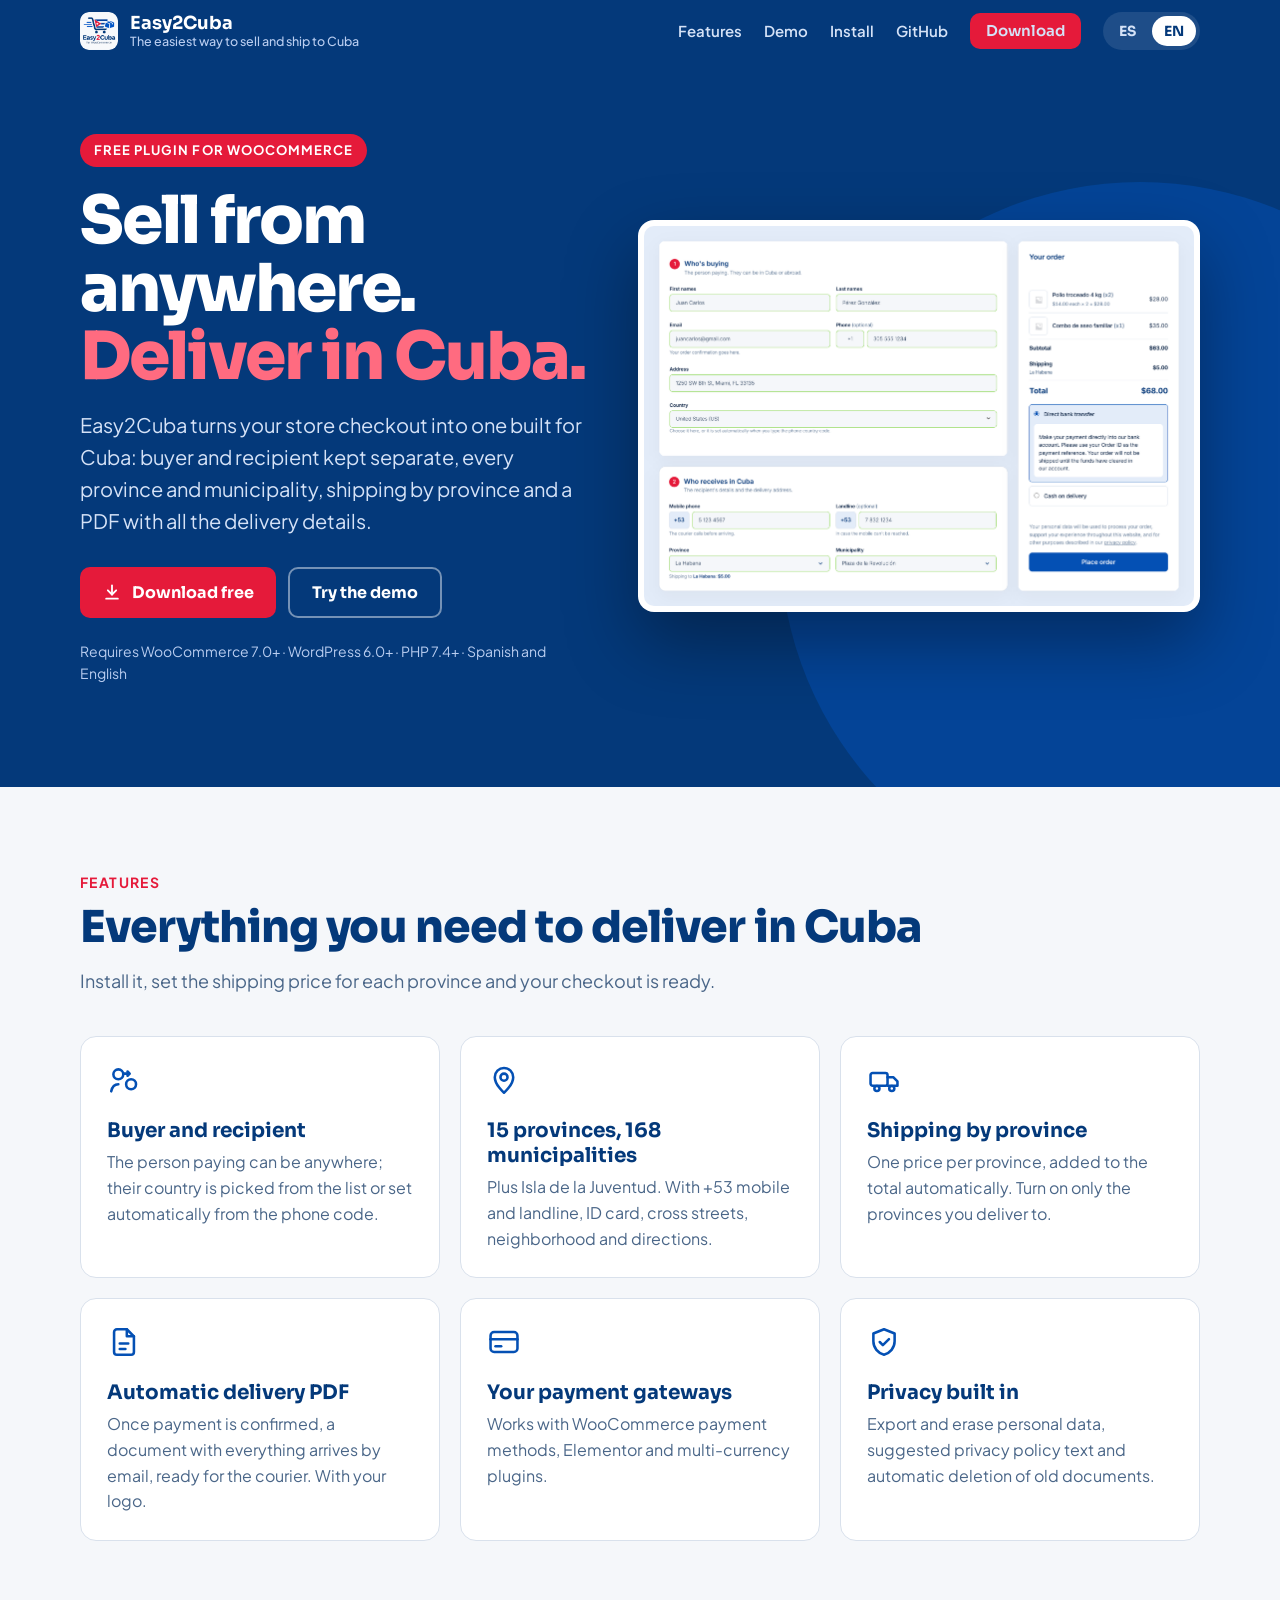
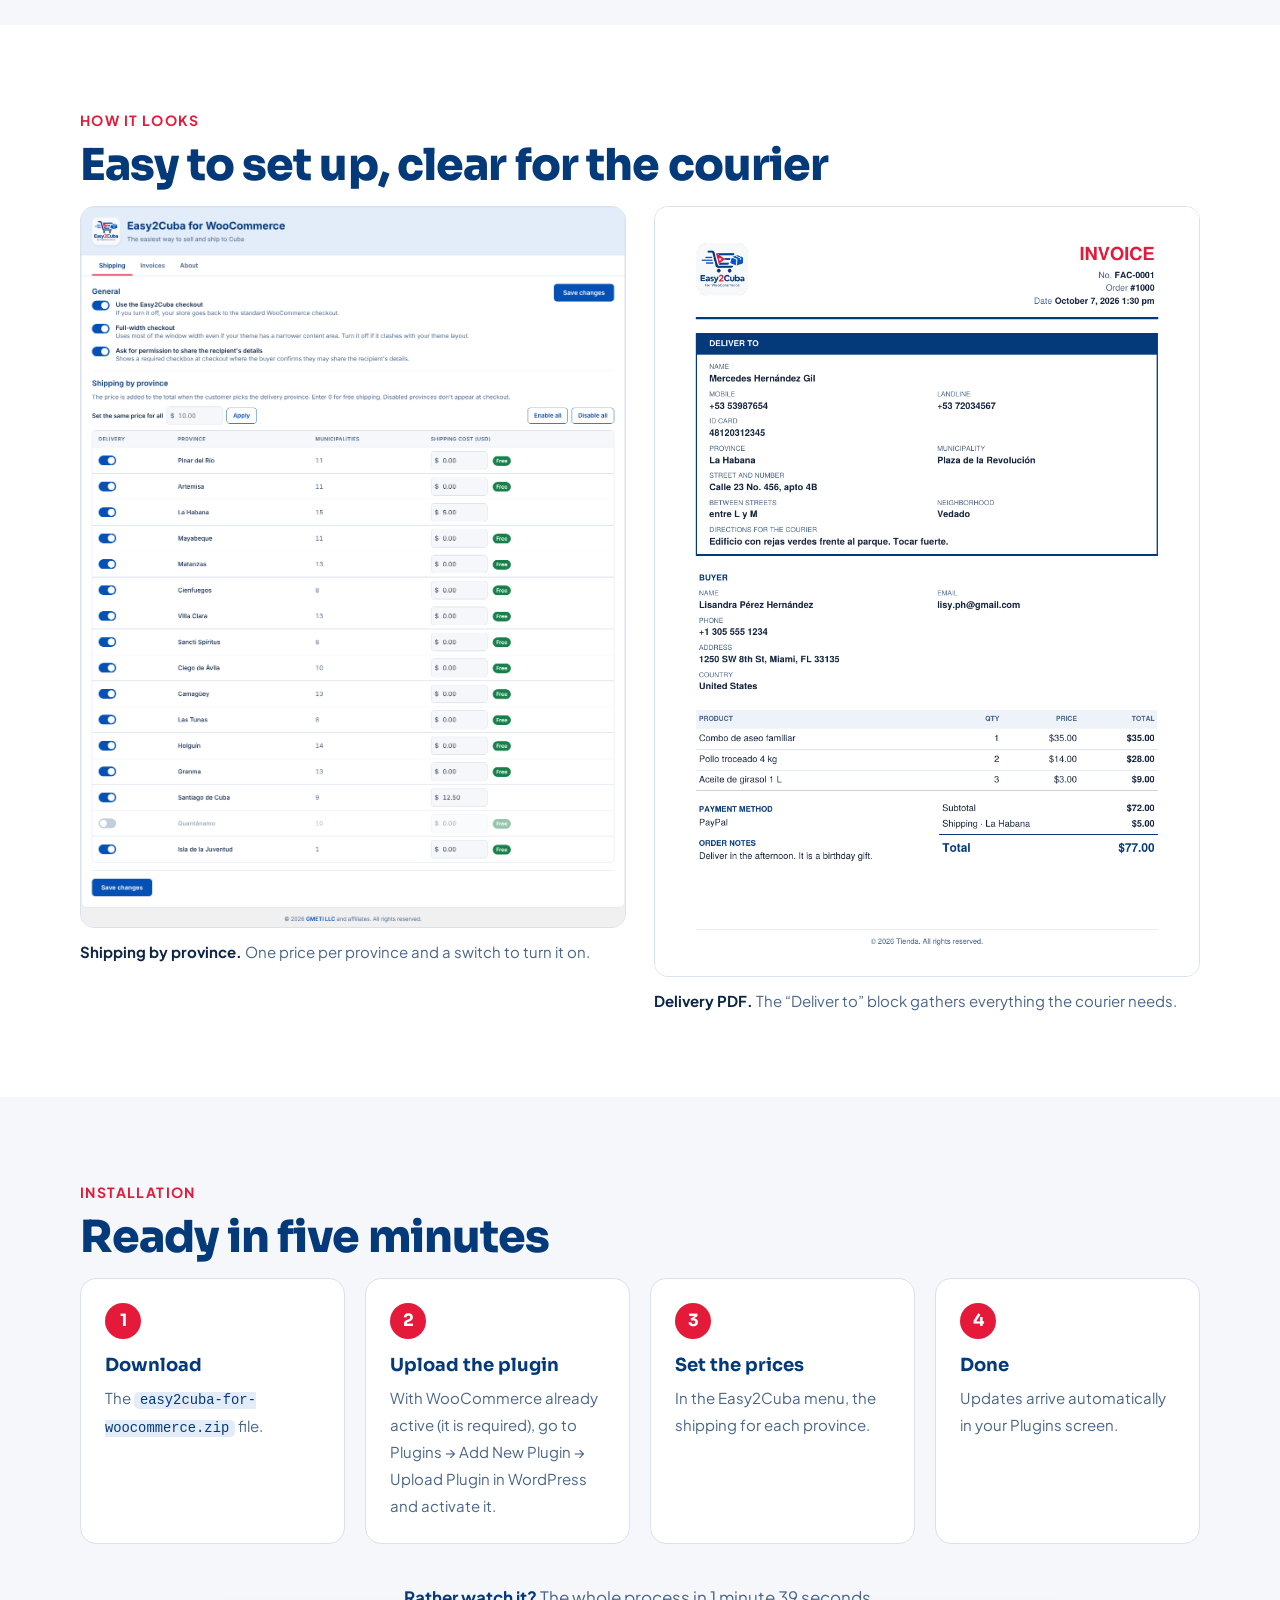
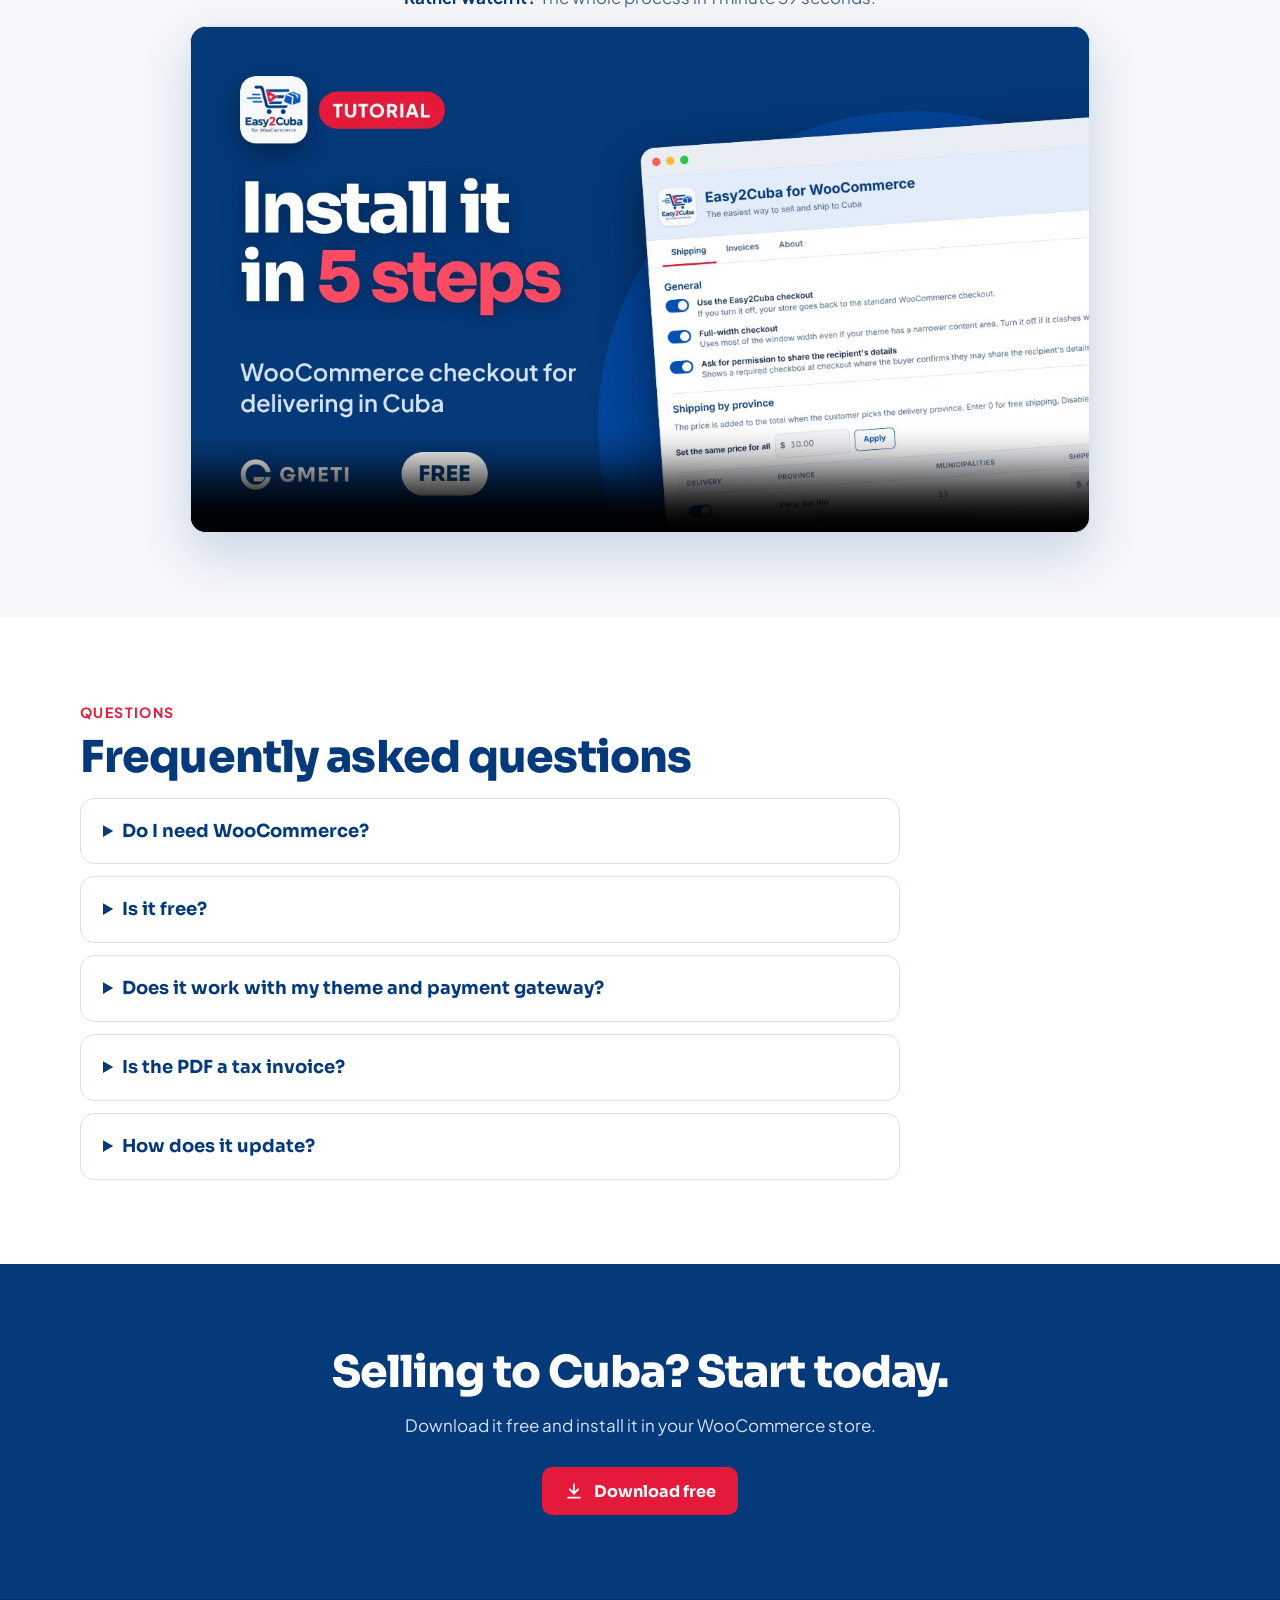
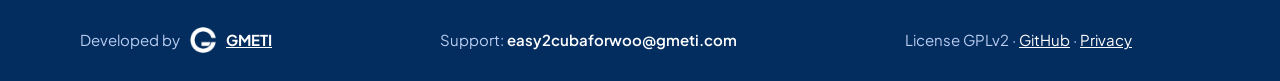
==== docs/index.html @ 4382f382 "1.6.8: GMETI LLC en el aviso legal; web y demo cambian de idioma sin tocar la URL; vídeo tutorial en" ====
<!doctype html>
<html lang="es">
<head>
<meta charset="utf-8">
<meta name="viewport" content="width=device-width, initial-scale=1">
<title>Easy2Cuba for WooCommerce · La forma más fácil de vender y enviar a Cuba</title>
<meta name="description" content="La forma más fácil de vender y enviar a Cuba. Checkout para WooCommerce pensado para vender desde cualquier país y enviar a Cuba: provincias y municipios, envío por provincia y PDF de entrega automático. Gratis. Por GMETI.">
<link rel="icon" href="img/favicon.png">
<link rel="apple-touch-icon" href="img/apple-touch-icon.png?v=5">
<link rel="manifest" href="manifest.webmanifest">
<meta name="apple-mobile-web-app-title" content="Easy2Cuba">
<meta name="theme-color" content="#04397a">
<meta property="og:type" content="website">
<meta property="og:title" content="Easy2Cuba for WooCommerce">
<meta property="og:description" content="La forma más fácil de vender y enviar a Cuba. Vende desde cualquier país y entrega en Cuba. Plugin gratis para WooCommerce.">
<meta property="og:image" content="https://wpdesigndev.github.io/easy2cuba-for-woocommerce/img/social-preview.png">
<meta property="og:url" content="https://wpdesigndev.github.io/easy2cuba-for-woocommerce/">
<meta name="twitter:card" content="summary_large_image">
<style>
@font-face { font-family: "Sora"; src: url("fonts/Sora-var.woff") format("woff"); font-weight: 100 900; font-display: swap; }
@font-face { font-family: "Plus Jakarta Sans"; src: url("fonts/PlusJakartaSans-var.woff") format("woff"); font-weight: 200 800; font-display: swap; }

:root {
	--navy: #04397a;
	--blue: #0450b4;
	--blue-soft: #e3ecf9;
	--red: #e51a3a;
	--ink: #0d2647;
	--muted: #4a6688;
	--line: #d9e1ec;
	--bg: #f5f7fa;
	--white: #ffffff;
	--display: "Sora", ui-sans-serif, system-ui, -apple-system, "Segoe UI", sans-serif;
	--body: "Plus Jakarta Sans", ui-sans-serif, system-ui, -apple-system, "Segoe UI", sans-serif;
}
* { box-sizing: border-box; }
html { scroll-behavior: smooth; }
@media (prefers-reduced-motion: reduce) { html { scroll-behavior: auto; } }
body { margin: 0; background: var(--bg); color: var(--ink); font-family: var(--body); font-size: 17px; line-height: 1.6; }
img { max-width: 100%; height: auto; display: block; }
a { color: var(--blue); }
a:focus-visible, .btn:focus-visible { outline: 3px solid var(--red); outline-offset: 3px; border-radius: 8px; }
.wrap { max-width: 1160px; margin: 0 auto; padding-inline: 20px; }

/* Barra superior */
.top { background: var(--navy); color: var(--white); position: sticky; top: 0; z-index: 10; }
.top .wrap { display: flex; align-items: center; justify-content: space-between; gap: 16px; padding-block: 12px; }
.brand { display: flex; align-items: center; gap: 12px; color: var(--white); text-decoration: none; font-family: var(--display); font-weight: 700; font-size: 18px; }
.brand img { width: 38px; height: 38px; border-radius: 9px; }
.brand-txt { display: flex; flex-direction: column; line-height: 1.15; min-width: 0; }
.brand-tag { font-family: var(--body); font-weight: 500; font-size: 12.5px; color: #b9cdf0; white-space: nowrap; }
@media (max-width: 420px) { .brand-tag { font-size: 11px; white-space: normal; } }
.nav { display: flex; align-items: center; gap: 22px; }
.nav a { color: #d5e2f7; text-decoration: none; font-weight: 600; font-size: 15px; }
.nav a:hover { color: var(--white); }
@media (max-width: 720px) { .nav .hide-sm { display: none; } }
.lang { display: flex; gap: 4px; background: rgba(255,255,255,.1); border-radius: 999px; padding: 4px; flex: none; }
.lang button { border: 0; background: transparent; color: #d5e2f7; font: 700 14px var(--display); padding: 6px 12px; border-radius: 999px; cursor: pointer; }
.lang button[aria-pressed="true"] { background: var(--white); color: var(--navy); }
.lang button:focus-visible { outline: 3px solid var(--red); outline-offset: 2px; }
@media (max-width: 420px) { .nav { gap: 10px; } .lang button { padding: 6px 9px; font-size: 13px; } }

/* Botones */
.btn { display: inline-flex; align-items: center; gap: 10px; padding: 14px 22px; border-radius: 10px; font-family: var(--display); font-weight: 700; font-size: 16px; text-decoration: none; line-height: 1.2; }
.btn svg { width: 20px; height: 20px; flex: none; }
.btn-red { background: var(--red); color: var(--white); }
.btn-red:hover { background: #c4122f; }
.btn-ghost { color: var(--white); border: 2px solid rgba(255,255,255,.45); }
.btn-ghost:hover { border-color: var(--white); }
.btn-sm { padding: 9px 16px; font-size: 14px; }

/* Portada */
.hero { background: var(--navy); color: var(--white); overflow: hidden; position: relative; }
.hero::after { content: ""; position: absolute; right: -220px; top: 120px; width: 720px; height: 720px; border-radius: 50%; background: var(--blue); opacity: .5; }
.hero .wrap { position: relative; z-index: 1; display: grid; grid-template-columns: minmax(0, 1fr) minmax(0, 1.1fr); gap: 48px; align-items: center; padding-block: 72px 88px; }
@media (max-width: 900px) { .hero .wrap { grid-template-columns: minmax(0, 1fr); padding-block: 48px 64px; } }
.pill { display: inline-block; padding: 6px 14px; border-radius: 999px; background: var(--red); font-weight: 700; font-size: 13px; letter-spacing: .08em; text-transform: uppercase; }
.hero h1 { font-family: var(--display); font-weight: 800; font-size: clamp(40px, 6vw, 66px); line-height: 1.03; letter-spacing: -.03em; margin: 20px 0 18px; text-wrap: balance; }
.hero h1 em { font-style: normal; color: #ff6b80; }
.hero p.lead { font-size: 20px; color: #d5e2f7; margin: 0 0 30px; max-width: 34em; }
.cta { display: flex; flex-wrap: wrap; gap: 12px; }
.hero-media { min-width: 0; }
.stats { display: flex; flex-wrap: wrap; justify-content: center; gap: 10px; margin: 18px 0 0; }
.stats[hidden], .stats span[hidden] { display: none; }
.stats span { display: inline-flex; align-items: center; gap: 8px; padding: 7px 14px; border-radius: 999px; background: rgba(255,255,255,.1); border: 1px solid rgba(255,255,255,.18); color: #d5e2f7; font-size: 15px; }
.stats svg { width: 18px; height: 18px; flex: none; }
.stats i { font-style: normal; }
.stats b { color: #fff; font-family: var(--display); font-weight: 700; }
.meta { margin-top: 22px; font-size: 14px; color: #b9cdf0; }
.hero .shot img { width: 100%; height: auto; }
.shot { border-radius: 16px; overflow: hidden; background: var(--white); box-shadow: 0 30px 70px rgba(0,0,0,.35); border: 6px solid rgba(255,255,255,.12); }

/* Secciones */
section { padding-block: 84px; }
.eyebrow { font-weight: 700; font-size: 14px; letter-spacing: .1em; text-transform: uppercase; color: var(--red); margin: 0 0 10px; }
h2 { font-family: var(--display); font-weight: 800; font-size: clamp(30px, 4vw, 44px); line-height: 1.1; letter-spacing: -.02em; color: var(--navy); margin: 0 0 16px; text-wrap: balance; }
.intro { color: var(--muted); max-width: 40em; margin: 0 0 40px; font-size: 18px; }

.grid { display: grid; grid-template-columns: repeat(3, minmax(0, 1fr)); gap: 20px; }
@media (max-width: 900px) { .grid { grid-template-columns: repeat(2, minmax(0, 1fr)); } }
@media (max-width: 600px) { .grid { grid-template-columns: minmax(0, 1fr); } }
.card { background: var(--white); border: 1px solid var(--line); border-radius: 16px; padding: 26px; }
.card svg { width: 34px; height: 34px; color: var(--blue); }
.card h3 { font-family: var(--display); font-weight: 700; font-size: 20px; color: var(--navy); margin: 14px 0 6px; line-height: 1.25; }
.card p { margin: 0; color: var(--muted); font-size: 16px; }

.alt { background: var(--white); }
.two { display: grid; grid-template-columns: repeat(2, minmax(0, 1fr)); gap: 28px; align-items: start; }
@media (max-width: 900px) { .two { grid-template-columns: minmax(0, 1fr); } }
figure { margin: 0; }
figure .frame { border-radius: 14px; overflow: hidden; border: 1px solid var(--line); background: var(--bg); }
figcaption { margin-top: 12px; color: var(--muted); font-size: 15px; }
figcaption b { color: var(--ink); }

.steps { list-style: none; padding: 0; margin: 0; display: grid; grid-template-columns: repeat(4, minmax(0, 1fr)); gap: 20px; counter-reset: s; }
@media (max-width: 900px) { .steps { grid-template-columns: repeat(2, minmax(0, 1fr)); } }
@media (max-width: 600px) { .steps { grid-template-columns: minmax(0, 1fr); } }
.steps li { background: var(--white); border: 1px solid var(--line); border-radius: 16px; padding: 24px; counter-increment: s; }
.steps li::before { content: counter(s); display: inline-grid; place-items: center; width: 36px; height: 36px; border-radius: 50%; background: var(--red); color: var(--white); font-family: var(--display); font-weight: 700; margin-bottom: 12px; }
.steps b { display: block; font-family: var(--display); color: var(--navy); font-size: 18px; margin-bottom: 4px; }
.steps span { color: var(--muted); font-size: 15px; }
.video { margin-top: 40px; max-width: 900px; margin-inline: auto; }
.video-lead { margin: 0 0 14px; color: var(--muted); text-align: center; }
.video-lead b { color: var(--navy); }
.video .frame { border-radius: 16px; overflow: hidden; border: 1px solid var(--line); background: #04397a; box-shadow: 0 20px 50px rgba(4,57,122,.18); }
.video video { display: block; width: 100%; height: auto; aspect-ratio: 16 / 9; background: #04397a; }
code { font-size: .92em; background: var(--blue-soft); color: var(--navy); padding: 1px 6px; border-radius: 5px; }

.faq { display: grid; gap: 12px; max-width: 820px; }
details { background: var(--white); border: 1px solid var(--line); border-radius: 14px; padding: 18px 22px; }
summary { cursor: pointer; font-family: var(--display); font-weight: 700; color: var(--navy); font-size: 18px; }
details p { margin: 10px 0 0; color: var(--muted); }

.band { background: var(--navy); color: var(--white); text-align: center; }
.band h2 { color: var(--white); }
.band p { color: #d5e2f7; margin: 0 auto 28px; max-width: 34em; }
.band .cta { justify-content: center; }

footer { background: #032c5f; color: #b9cdf0; font-size: 15px; }
footer .wrap { display: flex; flex-wrap: wrap; gap: 16px 32px; justify-content: space-between; align-items: center; padding-block: 28px; padding-right: 88px; }
footer a { color: var(--white); }
.by { display: flex; align-items: center; gap: 10px; }
.by img { width: 26px; height: 26px; }
.mail { user-select: all; color: var(--white); font-weight: 600; }
.to-top { position: fixed; right: 20px; bottom: 20px; z-index: 50; width: 52px; height: 52px; border: 0; border-radius: 50%; background: var(--red); color: var(--white); display: grid; place-items: center; cursor: pointer; box-shadow: 0 10px 24px rgba(4,57,122,.3); opacity: 0; visibility: hidden; transform: translateY(12px); transition: opacity .2s, transform .2s, visibility .2s, background .2s; }
.to-top.show { opacity: 1; visibility: visible; transform: none; }
.to-top:hover { background: #c4122f; }
.to-top:focus-visible { outline: 3px solid var(--navy); outline-offset: 3px; }
@media (prefers-reduced-motion: reduce) { .to-top { transition: none; } }
</style>
</head>
<body>

<header class="top">
	<div class="wrap">
		<a class="brand" href="#"><img src="img/logo.png" alt=""><span class="brand-txt"><span class="brand-name">Easy2Cuba</span><span class="brand-tag" data-en="The easiest way to sell and ship to Cuba">La forma más fácil de vender y enviar a Cuba</span></span></a>
		<nav class="nav" aria-label="Principal" data-en-aria="Main">
			<a class="hide-sm" href="#funciones" data-en="Features">Funciones</a>
			<a class="hide-sm" href="demo/">Demo</a>
			<a class="hide-sm" href="#instalar" data-en="Install">Instalación</a>
			<a class="hide-sm" href="https://github.com/wpdesigndev/easy2cuba-for-woocommerce">GitHub</a>
			<a class="btn btn-red btn-sm" href="https://github.com/wpdesigndev/easy2cuba-for-woocommerce/releases/latest/download/easy2cuba-for-woocommerce.zip" data-en="Download">Descargar</a>
			<div class="lang" role="group" aria-label="Idioma / Language"><button type="button" id="b-es" aria-pressed="true" lang="es">ES</button><button type="button" id="b-en" aria-pressed="false" lang="en">EN</button></div>
		</nav>
	</div>
</header>

<main>
<div class="hero">
	<div class="wrap">
		<div>
			<span class="pill" data-en="Free plugin for WooCommerce">Plugin gratis para WooCommerce</span>
			<h1 data-en-h="Sell from anywhere. &lt;em&gt;Deliver in Cuba.&lt;/em&gt;">Vende desde cualquier país. <em>Entrega en Cuba.</em></h1>
			<p class="lead" data-en="Easy2Cuba turns your store checkout into one built for Cuba: buyer and recipient kept separate, every province and municipality, shipping by province and a PDF with all the delivery details.">Easy2Cuba convierte el checkout de tu tienda en uno pensado para Cuba: quien compra y quien recibe por separado, todas las provincias y municipios, envío por provincia y un PDF con todos los datos de la entrega.</p>
			<div class="cta">
				<a class="btn btn-red" href="https://github.com/wpdesigndev/easy2cuba-for-woocommerce/releases/latest/download/easy2cuba-for-woocommerce.zip">
					<svg viewBox="0 0 24 24" fill="none" stroke="currentColor" stroke-width="2.2" stroke-linecap="round" stroke-linejoin="round" aria-hidden="true"><path d="M12 4v11"></path><path d="M7 10l5 5 5-5"></path><path d="M5 20h14"></path></svg>
					<span data-en="Download free">Descargar gratis</span>
				</a>
				<a class="btn btn-ghost" href="demo/" data-en="Try the demo">Probar la demo</a>
			</div>
			<p class="meta" data-en="Requires WooCommerce 7.0+ · WordPress 6.0+ · PHP 7.4+ · Spanish and English">Requiere WooCommerce 7.0+ · WordPress 6.0+ · PHP 7.4+ · Español e inglés</p>
		</div>
		<div class="hero-media">
			<a class="shot" href="demo/" style="display:block" aria-label="Probar la demo" data-en-aria="Try the demo"><img src="screenshots/hero.png" data-en-src="screenshots/en/hero.png" alt="Checkout de Easy2Cuba: Quién compra con su país, Quién recibe en Cuba y el resumen del pedido con el envío por provincia" data-en-alt="Easy2Cuba checkout: the buyer with their country, the recipient in Cuba and the order summary with shipping by province" width="2207" height="1527"></a>
			<p class="stats" id="stats" hidden>
				<span id="st-v" hidden><svg viewBox="0 0 24 24" fill="none" stroke="currentColor" stroke-width="2" stroke-linecap="round" stroke-linejoin="round" aria-hidden="true"><path d="M2 12s3.6-7 10-7 10 7 10 7-3.6 7-10 7S2 12 2 12z"></path><circle cx="12" cy="12" r="3"></circle></svg><b></b> <i data-en="visits">visitas</i></span>
				<span id="st-d" hidden><svg viewBox="0 0 24 24" fill="none" stroke="currentColor" stroke-width="2.2" stroke-linecap="round" stroke-linejoin="round" aria-hidden="true"><path d="M12 4v11"></path><path d="M7 10l5 5 5-5"></path><path d="M5 20h14"></path></svg><b></b> <i data-en="downloads">descargas</i></span>
			</p>
		</div>
	</div>
</div>

<section id="funciones">
	<div class="wrap">
		<p class="eyebrow" data-en="Features">Funciones</p>
		<h2 data-en="Everything you need to deliver in Cuba">Todo lo que hace falta para entregar en Cuba</h2>
		<p class="intro" data-en="Install it, set the shipping price for each province and your checkout is ready.">Se instala, pones el precio de envío de cada provincia y tu checkout queda listo.</p>
		<div class="grid">
			<div class="card">
				<svg viewBox="0 0 24 24" fill="none" stroke="currentColor" stroke-width="1.8" stroke-linecap="round" stroke-linejoin="round" aria-hidden="true"><circle cx="8" cy="8" r="3.5"></circle><circle cx="17" cy="15" r="3.5"></circle><path d="M3 20c.6-3 2.6-5 5-5"></path><path d="M11.5 7.5h4.5l-1.5-1.5M16 7.5l-1.5 1.5"></path></svg>
				<h3 data-en="Buyer and recipient">Quién compra y quién recibe</h3>
				<p data-en="The person paying can be anywhere; their country is picked from the list or set automatically from the phone code.">Quien paga puede estar en cualquier país; su país se elige en la lista o se pone solo con el prefijo del teléfono.</p>
			</div>
			<div class="card">
				<svg viewBox="0 0 24 24" fill="none" stroke="currentColor" stroke-width="1.8" stroke-linecap="round" stroke-linejoin="round" aria-hidden="true"><path d="M12 21s-6.5-5.6-6.5-11A6.5 6.5 0 0 1 18.5 10c0 5.4-6.5 11-6.5 11z"></path><circle cx="12" cy="10" r="2.5"></circle></svg>
				<h3 data-en="15 provinces, 168 municipalities">15 provincias, 168 municipios</h3>
				<p data-en="Plus Isla de la Juventud. With +53 mobile and landline, ID card, cross streets, neighborhood and directions.">Más la Isla de la Juventud. Con móvil y fijo +53, carné, entre calles, reparto y referencias.</p>
			</div>
			<div class="card">
				<svg viewBox="0 0 24 24" fill="none" stroke="currentColor" stroke-width="1.8" stroke-linecap="round" stroke-linejoin="round" aria-hidden="true"><rect x="2.5" y="7" width="12" height="9" rx="1.5"></rect><path d="M14.5 10h4l3 3v3h-7"></path><circle cx="7" cy="18" r="1.8"></circle><circle cx="17.5" cy="18" r="1.8"></circle></svg>
				<h3 data-en="Shipping by province">Envío por provincia</h3>
				<p data-en="One price per province, added to the total automatically. Turn on only the provinces you deliver to.">Un precio para cada provincia, que se suma solo al total. Activa solo donde entregas.</p>
			</div>
			<div class="card">
				<svg viewBox="0 0 24 24" fill="none" stroke="currentColor" stroke-width="1.8" stroke-linecap="round" stroke-linejoin="round" aria-hidden="true"><path d="M14 3H7a2 2 0 0 0-2 2v14a2 2 0 0 0 2 2h10a2 2 0 0 0 2-2V8z"></path><path d="M14 3v5h5"></path><path d="M9 13h6M9 17h4"></path></svg>
				<h3 data-en="Automatic delivery PDF">PDF de entrega automático</h3>
				<p data-en="Once payment is confirmed, a document with everything arrives by email, ready for the courier. With your logo.">Al confirmarse el pago llega por correo un documento con todo, listo para el mensajero. Con tu logo.</p>
			</div>
			<div class="card">
				<svg viewBox="0 0 24 24" fill="none" stroke="currentColor" stroke-width="1.8" stroke-linecap="round" stroke-linejoin="round" aria-hidden="true"><rect x="2.5" y="5" width="19" height="14" rx="2.5"></rect><path d="M2.5 10h19"></path><path d="M6 15h4"></path></svg>
				<h3 data-en="Your payment gateways">Tus pasarelas de pago</h3>
				<p data-en="Works with WooCommerce payment methods, Elementor and multi-currency plugins.">Funciona con los métodos de pago de WooCommerce, Elementor y plugins de multimoneda.</p>
			</div>
			<div class="card">
				<svg viewBox="0 0 24 24" fill="none" stroke="currentColor" stroke-width="1.8" stroke-linecap="round" stroke-linejoin="round" aria-hidden="true"><path d="M12 3l7.5 3v5.5c0 4.6-3.2 8.3-7.5 9.5-4.3-1.2-7.5-4.9-7.5-9.5V6z"></path><path d="M9 12l2.2 2.2L15.5 10"></path></svg>
				<h3 data-en="Privacy built in">Privacidad incluida</h3>
				<p data-en="Export and erase personal data, suggested privacy policy text and automatic deletion of old documents.">Exportar y borrar datos personales, texto para tu política de privacidad y borrado de documentos antiguos.</p>
			</div>
		</div>
	</div>
</section>

<section class="alt">
	<div class="wrap">
		<p class="eyebrow" data-en="How it looks">Así se ve</p>
		<h2 data-en="Easy to set up, clear for the courier">Fácil de configurar, claro para el mensajero</h2>
		<div class="two">
			<figure>
				<div class="frame"><img src="screenshots/admin-envios.png" data-en-src="screenshots/en/admin-envios.png" alt="Ajustes de Easy2Cuba con el precio de envío de cada provincia" data-en-alt="Easy2Cuba settings with the shipping price for each province" loading="lazy"></div>
				<figcaption data-en-h="&lt;b&gt;Shipping by province.&lt;/b&gt; One price per province and a switch to turn it on."><b>Envíos por provincia.</b> Un precio por provincia y un interruptor para activarla.</figcaption>
			</figure>
			<figure>
				<div class="frame"><img src="screenshots/factura-pdf.png" data-en-src="screenshots/en/factura-pdf.png" alt="Documento PDF con el bloque Entregar a y los datos del pedido" data-en-alt="PDF document with the Deliver to block and the order details" loading="lazy"></div>
				<figcaption data-en-h="&lt;b&gt;Delivery PDF.&lt;/b&gt; The “Deliver to” block gathers everything the courier needs."><b>PDF de entrega.</b> El bloque «Entregar a» reúne todo lo que necesita el mensajero.</figcaption>
			</figure>
		</div>
	</div>
</section>

<section id="instalar">
	<div class="wrap">
		<p class="eyebrow" data-en="Installation">Instalación</p>
		<h2 data-en="Ready in five minutes">Listo en cinco minutos</h2>
		<ol class="steps">
			<li data-en-h="&lt;b&gt;Download&lt;/b&gt;&lt;span&gt;The &lt;code&gt;easy2cuba-for-woocommerce.zip&lt;/code&gt; file.&lt;/span&gt;"><b>Descarga</b><span>El archivo <code>easy2cuba-for-woocommerce.zip</code>.</span></li>
			<li data-en-h="&lt;b&gt;Upload the plugin&lt;/b&gt;&lt;span&gt;With WooCommerce already active (it is required), go to Plugins → Add New Plugin → Upload Plugin in WordPress and activate it.&lt;/span&gt;"><b>Sube el plugin</b><span>Con WooCommerce ya activo (es obligatorio), ve en WordPress a Plugins → Añadir nuevo plugin → Subir plugin, y actívalo.</span></li>
			<li data-en-h="&lt;b&gt;Set the prices&lt;/b&gt;&lt;span&gt;In the Easy2Cuba menu, the shipping for each province.&lt;/span&gt;"><b>Pon los precios</b><span>En el menú Easy2Cuba, el envío de cada provincia.</span></li>
			<li data-en-h="&lt;b&gt;Done&lt;/b&gt;&lt;span&gt;Updates arrive automatically in your Plugins screen.&lt;/span&gt;"><b>Listo</b><span>Las actualizaciones llegan solas a tu panel de Plugins.</span></li>
		</ol>
		<div class="video">
			<p class="video-lead" data-en-h="&lt;b&gt;Rather watch it?&lt;/b&gt; The whole process in 1 minute 39 seconds."><b>¿Prefieres verlo?</b> Todo el proceso en 1 minuto y 39 segundos.</p>
			<div class="frame"><video controls playsinline preload="none" poster="video/tutorial-poster.jpg" data-en-poster="video/en/tutorial-poster.jpg" width="1920" height="1080" aria-label="Vídeo tutorial: cómo instalar y configurar Easy2Cuba for WooCommerce" data-en-aria="Video tutorial: how to install and set up Easy2Cuba for WooCommerce">
				<source src="video/tutorial-easy2cuba.mp4" data-en-src="video/en/tutorial-easy2cuba.mp4" type="video/mp4">
				<a href="video/tutorial-easy2cuba.mp4" data-en-href="video/en/tutorial-easy2cuba.mp4" data-en="Watch the video tutorial">Ver el vídeo tutorial</a>
			</video></div>
		</div>
	</div>
</section>

<section class="alt">
	<div class="wrap">
		<p class="eyebrow" data-en="Questions">Preguntas</p>
		<h2 data-en="Frequently asked questions">Preguntas frecuentes</h2>
		<div class="faq">
			<details>
				<summary data-en="Do I need WooCommerce?">¿Necesito WooCommerce?</summary>
				<p data-en="Yes, it is required. Easy2Cuba is a WooCommerce add-on: without WooCommerce installed and active, WordPress will not let you activate it.">Sí, es obligatorio. Easy2Cuba es un complemento de WooCommerce: sin WooCommerce instalado y activo, WordPress no deja activarlo.</p>
			</details>
			<details>
				<summary data-en="Is it free?">¿Es gratis?</summary>
				<p data-en="Yes. Easy2Cuba is free and open source, under the GPL license.">Sí. Easy2Cuba es gratuito y de código abierto, con licencia GPL.</p>
			</details>
			<details>
				<summary data-en="Does it work with my theme and payment gateway?">¿Funciona con mi tema y mi pasarela de pago?</summary>
				<p data-en="It uses the standard WooCommerce payment area, so your payment methods show up as usual. It works with Elementor and most themes; if your theme is narrow, the checkout can use the full width. We recommend placing a test order with each payment method you use.">Usa la zona de pago estándar de WooCommerce, así que tus métodos de pago aparecen como siempre. Funciona con Elementor y con la mayoría de temas; si tu tema es estrecho, el checkout puede ocupar todo el ancho. Recomendamos hacer un pedido de prueba con cada método de pago que uses.</p>
			</details>
			<details>
				<summary data-en="Is the PDF a tax invoice?">¿El PDF es una factura fiscal?</summary>
				<p data-en="No. It is an informational document that brings together all the order and delivery details in one place.">No. Es un documento informativo que reúne en un solo lugar todos los datos del pedido y de la entrega.</p>
			</details>
			<details>
				<summary data-en="How does it update?">¿Cómo se actualiza?</summary>
				<p data-en="When a new version is out, a notice appears in Plugins and it updates with one click. The plugin only checks which version is the latest; it sends no data about your store or your customers.">Cuando hay una versión nueva, aparece el aviso en Plugins y se actualiza con un clic. El plugin solo consulta cuál es la última versión; no envía datos de tu tienda ni de tus clientes.</p>
			</details>
		</div>
	</div>
</section>

<section class="band">
	<div class="wrap">
		<h2 data-en="Selling to Cuba? Start today.">¿Vendes a Cuba? Empieza hoy.</h2>
		<p data-en="Download it free and install it in your WooCommerce store.">Descárgalo gratis e instálalo en tu tienda WooCommerce.</p>
		<div class="cta">
			<a class="btn btn-red" href="https://github.com/wpdesigndev/easy2cuba-for-woocommerce/releases/latest/download/easy2cuba-for-woocommerce.zip">
				<svg viewBox="0 0 24 24" fill="none" stroke="currentColor" stroke-width="2.2" stroke-linecap="round" stroke-linejoin="round" aria-hidden="true"><path d="M12 4v11"></path><path d="M7 10l5 5 5-5"></path><path d="M5 20h14"></path></svg>
				<span data-en="Download free">Descargar gratis</span>
			</a>
		</div>
	</div>
</section>
</main>

<footer>
	<div class="wrap">
		<div class="by"><span data-en="Developed by">Desarrollado por</span> <img src="img/gmeti-white.png" alt=""><a href="https://gmeti.com" target="_blank" rel="noopener noreferrer"><b>GMETI</b></a></div>
		<div><span data-en="Support:">Soporte:</span> <span class="mail">easy2cubaforwoo@gmeti.com</span></div>
		<div><span data-en="License">Licencia</span> GPLv2 · <a href="https://github.com/wpdesigndev/easy2cuba-for-woocommerce">GitHub</a> · <a href="privacidad/" data-en="Privacy">Privacidad</a></div>
	</div>
</footer>

<button type="button" class="to-top" id="to-top" aria-label="Volver arriba" data-en-aria="Back to top"><svg width="24" height="24" viewBox="0 0 24 24" fill="none" stroke="currentColor" stroke-width="2.6" stroke-linecap="round" stroke-linejoin="round" aria-hidden="true"><path d="M12 19V5"></path><path d="M5 12l7-7 7 7"></path></svg></button>
<script>
(function () {
	var b = document.getElementById('to-top');
	if (!b) return;
	function onScroll() { b.classList.toggle('show', window.scrollY > 600); }
	window.addEventListener('scroll', onScroll, { passive: true });
	onScroll();
	b.addEventListener('click', function () {
		var reduce = window.matchMedia && window.matchMedia('(prefers-reduced-motion: reduce)').matches;
		window.scrollTo({ top: 0, behavior: reduce ? 'auto' : 'smooth' });
	});
})();
</script>
<script>
(function () {
	var ES = {
		title: document.title,
		desc: document.querySelector('meta[name=description]').getAttribute('content')
	};
	var EN = {
		title: 'Easy2Cuba for WooCommerce · The easiest way to sell and ship to Cuba',
		desc: 'The easiest way to sell and ship to Cuba. A WooCommerce checkout built to sell from any country and ship to Cuba: provinces and municipalities, shipping by province and an automatic delivery PDF. Free. By GMETI.'
	};
	var bes = document.getElementById('b-es'), ben = document.getElementById('b-en');
	function each(sel, fn) { Array.prototype.forEach.call(document.querySelectorAll(sel), fn); }
	window.e2cLang = 'es';
	function set(l) {
		var en = l === 'en';
		window.e2cLang = l;
		document.documentElement.lang = l;
		document.title = en ? EN.title : ES.title;
		document.querySelector('meta[name=description]').setAttribute('content', en ? EN.desc : ES.desc);
		each('[data-en]', function (n) { if (n.dataset.es === undefined) n.dataset.es = n.textContent; n.textContent = en ? n.dataset.en : n.dataset.es; });
		each('[data-en-h]', function (n) { if (n.dataset.esH === undefined) n.dataset.esH = n.innerHTML; n.innerHTML = en ? n.dataset.enH : n.dataset.esH; });
		each('[data-en-alt]', function (n) { if (n.dataset.esAlt === undefined) n.dataset.esAlt = n.alt; n.alt = en ? n.dataset.enAlt : n.dataset.esAlt; });
		each('[data-en-src]', function (n) { if (n.dataset.esSrc === undefined) n.dataset.esSrc = n.getAttribute('src'); n.setAttribute('src', en ? n.dataset.enSrc : n.dataset.esSrc); });
		each('[data-en-poster]', function (n) { if (n.dataset.esPoster === undefined) n.dataset.esPoster = n.getAttribute('poster'); n.setAttribute('poster', en ? n.dataset.enPoster : n.dataset.esPoster); });
		each('[data-en-href]', function (n) { if (n.dataset.esHref === undefined) n.dataset.esHref = n.getAttribute('href'); n.setAttribute('href', en ? n.dataset.enHref : n.dataset.esHref); });
		each('video', function (v) { var src = v.querySelector('source'); if (src && v.currentSrc && v.currentSrc.indexOf(src.getAttribute('src')) === -1) { v.load(); } else if (src && !v.currentSrc) { v.load(); } });
		each('[data-en-aria]', function (n) { if (n.dataset.esAria === undefined) n.dataset.esAria = n.getAttribute('aria-label'); n.setAttribute('aria-label', en ? n.dataset.enAria : n.dataset.esAria); });
		bes.setAttribute('aria-pressed', String(!en)); ben.setAttribute('aria-pressed', String(en));
		try { localStorage.setItem('e2c-lang', l); } catch (e) {}
		if (window.e2cStats) window.e2cStats();
	}
	bes.addEventListener('click', function () { set('es'); });
	ben.addEventListener('click', function () { set('en'); });
	var saved = (function(){try{return localStorage.getItem('e2c-lang')}catch(e){return null}})();
	var nav = (navigator.language || '').toLowerCase();
	var want = location.hash === '#en' ? 'en' : location.hash === '#es' ? 'es' : saved ? saved : (nav !== '' && nav.indexOf('es') !== 0 ? 'en' : 'es');
	if (want === 'en') set('en');
})();
</script>
<script>
(function () {
	var box = document.getElementById('stats');
	var counts = {};
	function render() {
		var en = window.e2cLang === 'en';
		Object.keys(counts).forEach(function (id) {
			var n = counts[id], el = document.getElementById(id), i = el.querySelector('i');
			el.querySelector('b').textContent = n.toLocaleString(en ? 'en-US' : 'es-ES');
			var word = en ? i.dataset.en : (i.dataset.es !== undefined ? i.dataset.es : i.textContent);
			i.textContent = n === 1 ? word.replace(/s$/, '') : word;
		});
	}
	window.e2cStats = render;
	function show(id, n) {
		if (!n || n < 1) return;
		counts[id] = n;
		document.getElementById(id).hidden = false; box.hidden = false;
		render();
	}
	fetch('https://easy2cuba.goatcounter.com/counter/TOTAL.json')
		.then(function (r) { if (!r.ok) throw 0; return r.json(); })
		.then(function (d) { show('st-v', parseInt(String(d.count).replace(/\D/g, ''), 10)); })
		.catch(function () {});
	fetch('https://api.github.com/repos/wpdesigndev/easy2cuba-for-woocommerce/releases?per_page=100')
		.then(function (r) { if (!r.ok) throw 0; return r.json(); })
		.then(function (list) {
			var n = 0;
			list.forEach(function (rel) { (rel.assets || []).forEach(function (a) { if (a.name === 'easy2cuba-for-woocommerce.zip') n += a.download_count || 0; }); });
			show('st-d', n);
		})
		.catch(function () {});
})();
</script>
<script data-goatcounter="https://easy2cuba.goatcounter.com/count" async src="https://gc.zgo.at/count.js"></script>
</body>
</html>
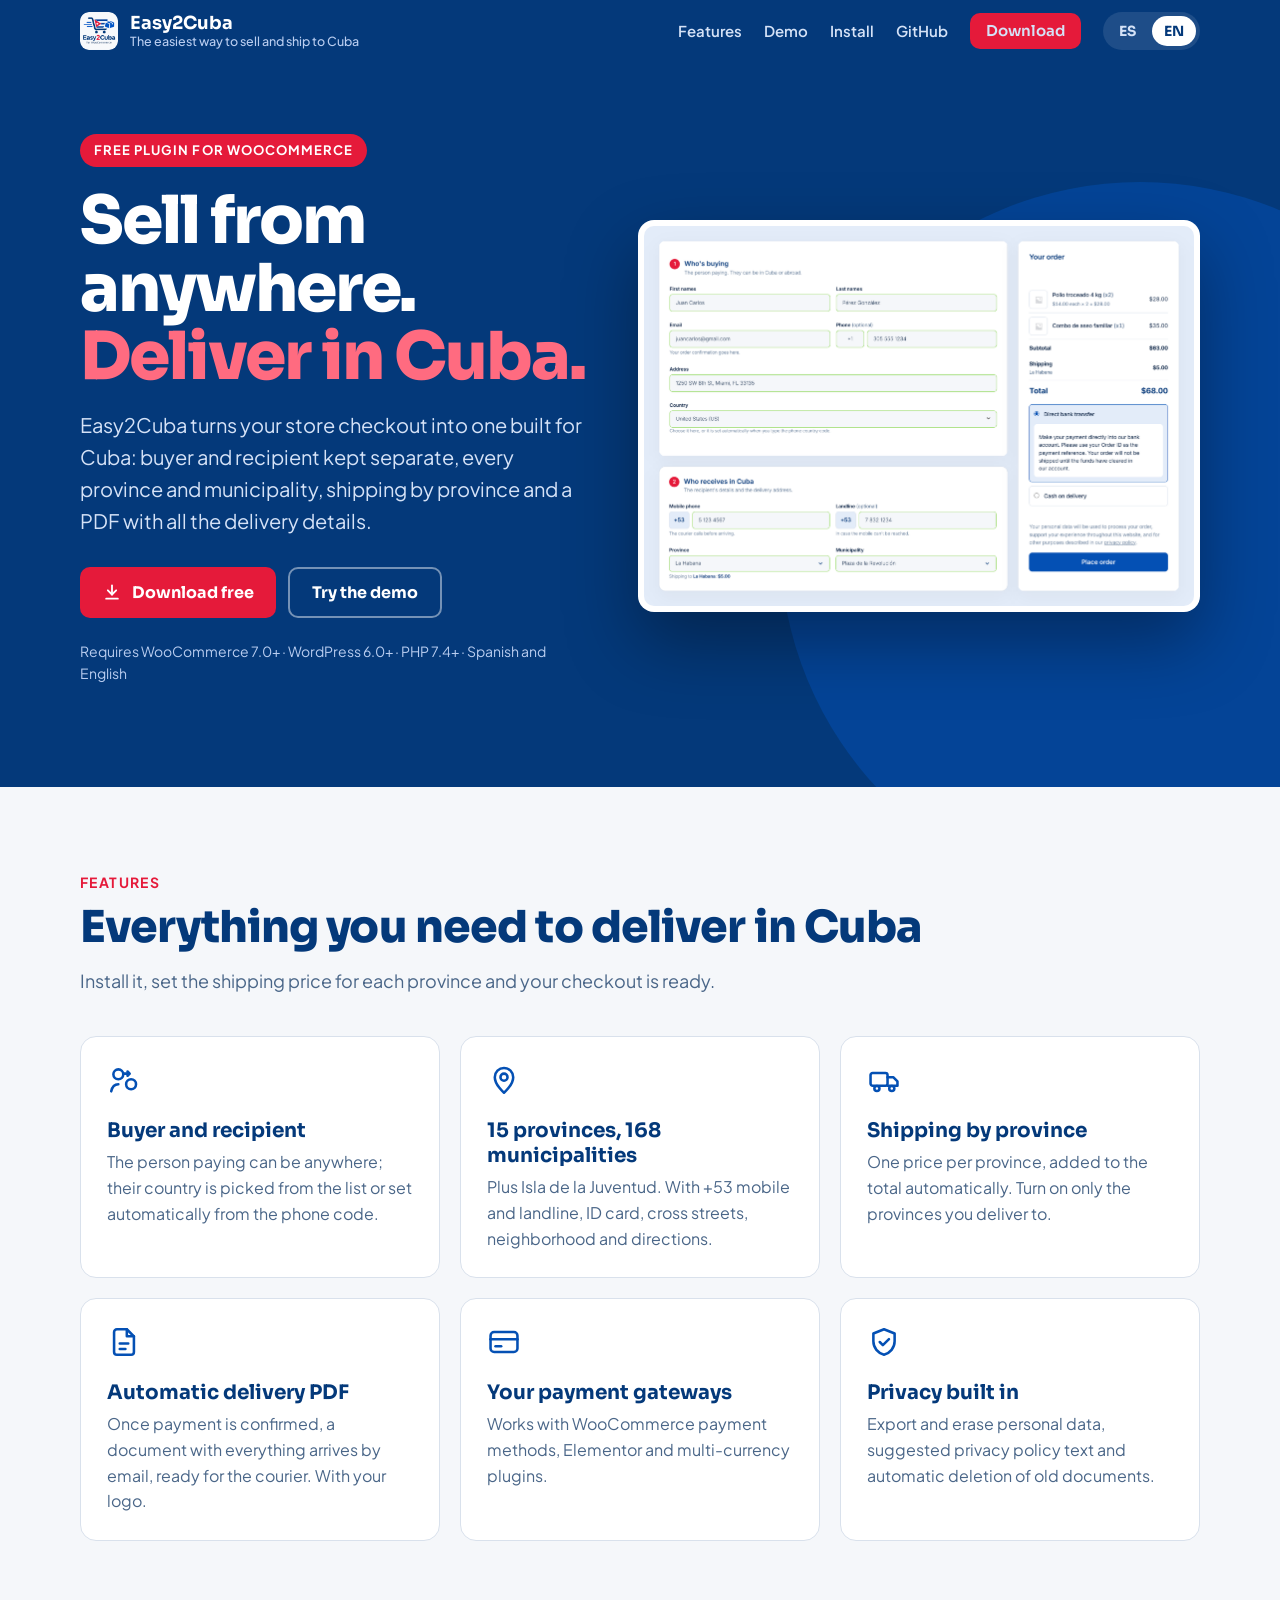
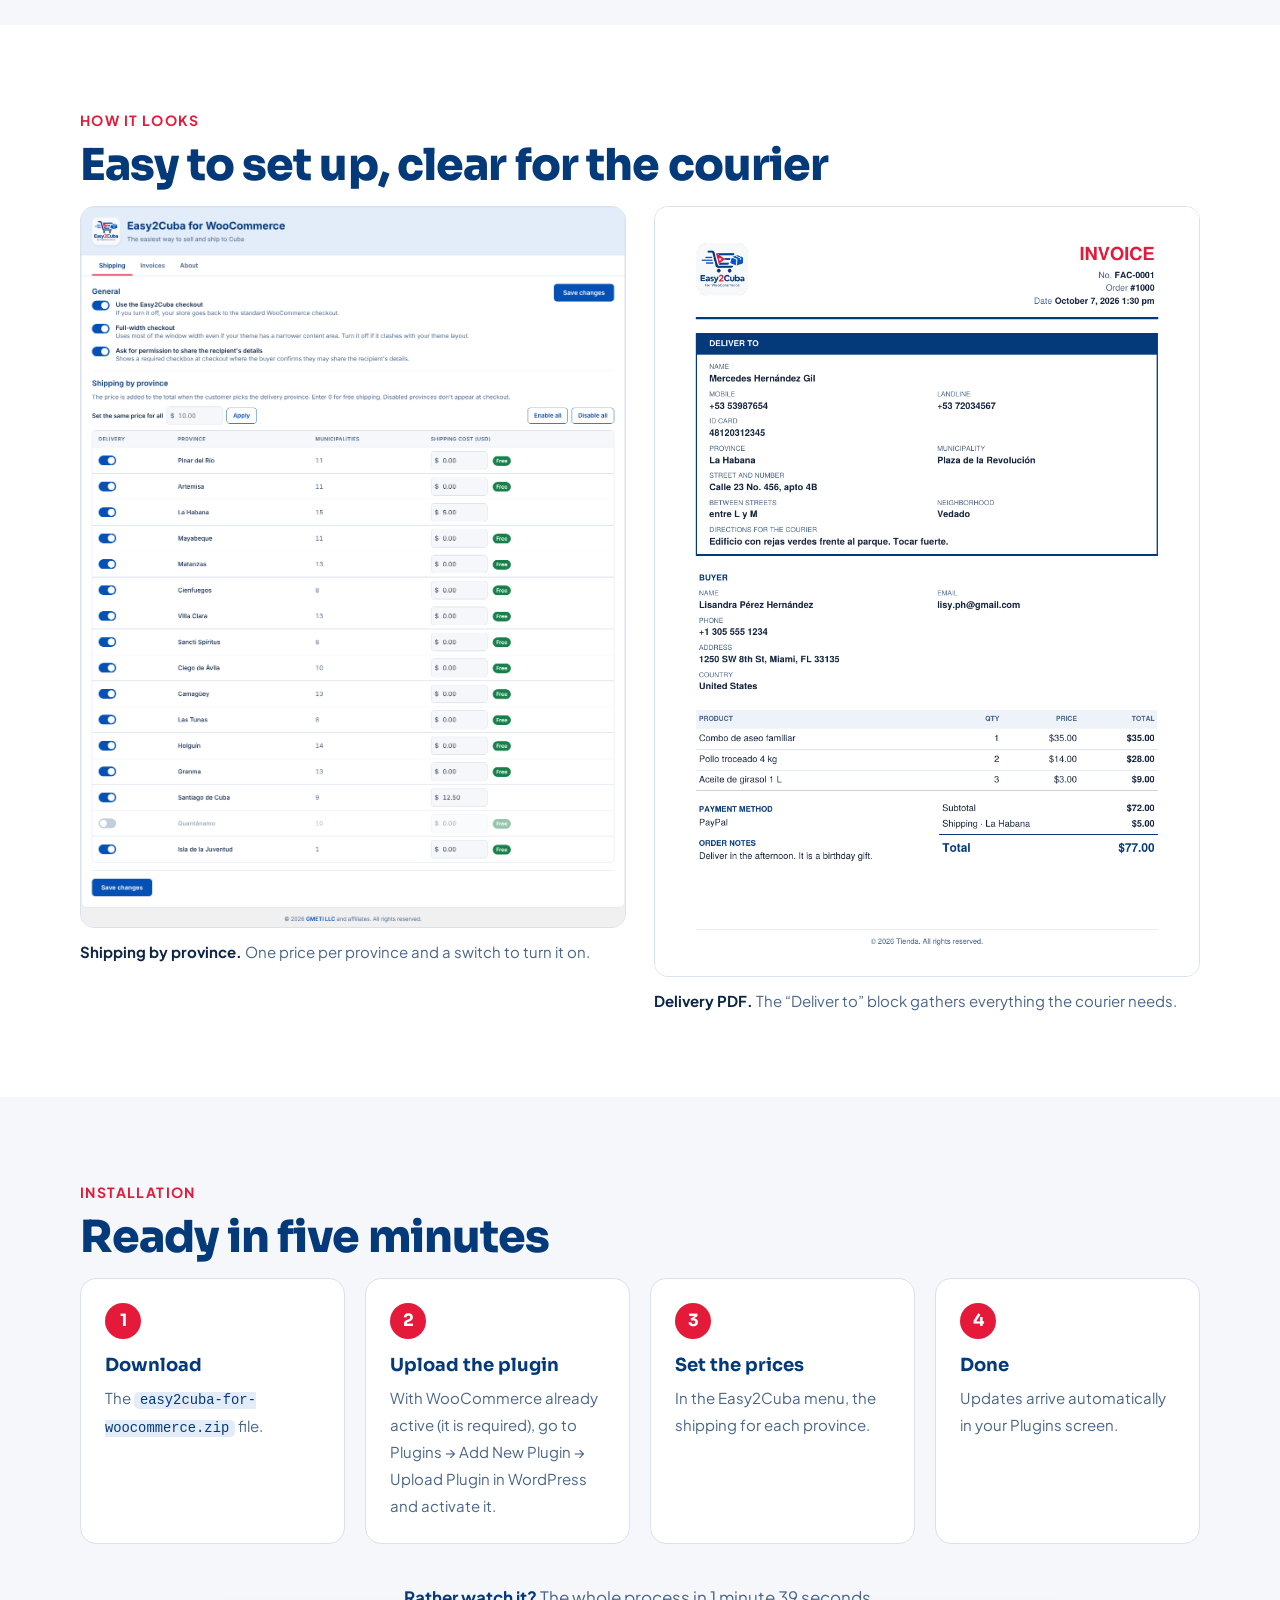
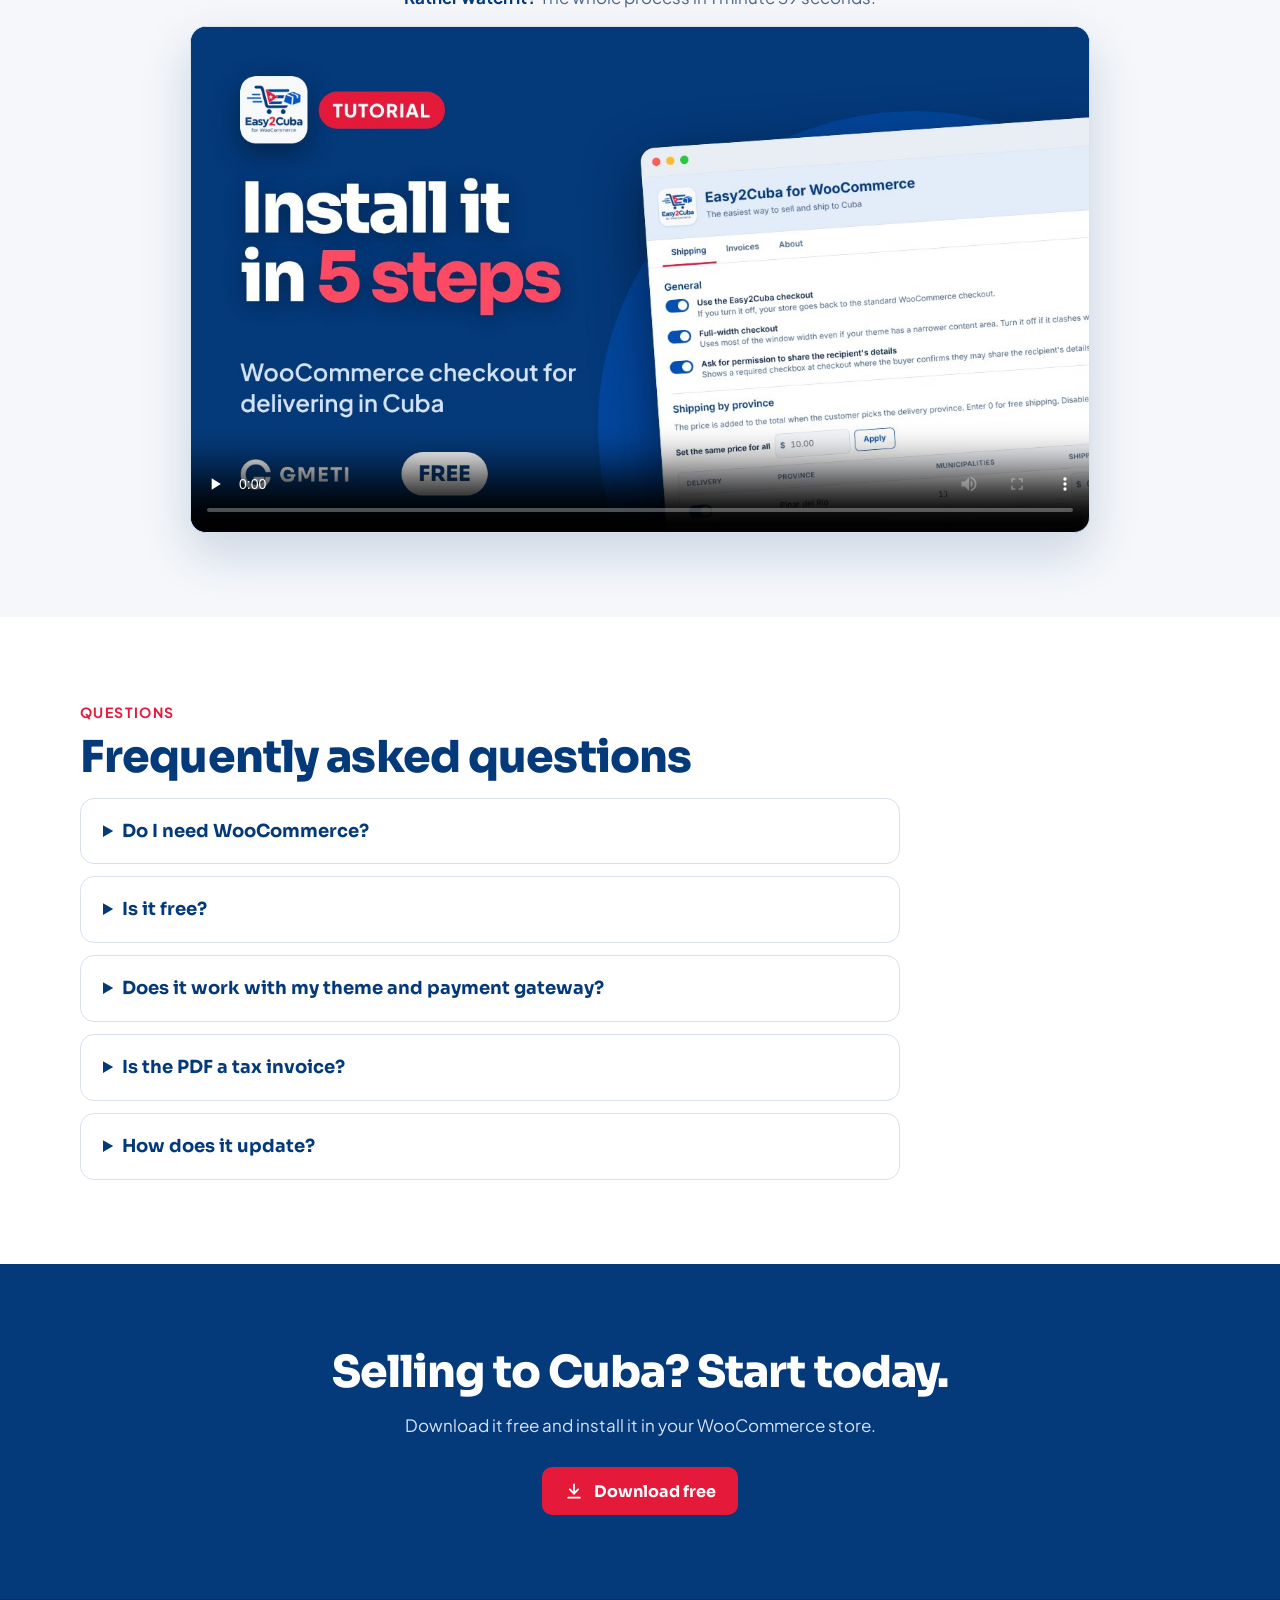
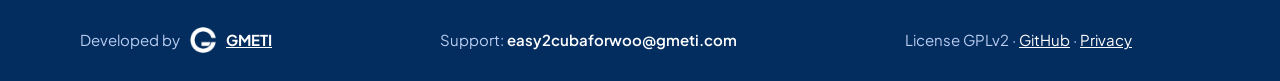
==== commit 6b00afa1: "Icono de inicio (iPhone): logo original con fondo claro, igual que en la web Co-Authored-By: Claude " ====
--- a/docs/index.html
+++ b/docs/index.html
@@ -6,7 +6,7 @@
 <title>Easy2Cuba for WooCommerce · La forma más fácil de vender y enviar a Cuba</title>
 <meta name="description" content="La forma más fácil de vender y enviar a Cuba. Checkout para WooCommerce pensado para vender desde cualquier país y enviar a Cuba: provincias y municipios, envío por provincia y PDF de entrega automático. Gratis. Por GMETI.">
 <link rel="icon" href="img/favicon.png">
-<link rel="apple-touch-icon" href="img/apple-touch-icon.png?v=5">
+<link rel="apple-touch-icon" href="img/apple-touch-icon.png?v=6">
 <link rel="manifest" href="manifest.webmanifest">
 <meta name="apple-mobile-web-app-title" content="Easy2Cuba">
 <meta name="theme-color" content="#04397a">
@@ -260,8 +260,7 @@
 		</ol>
 		<div class="video">
 			<p class="video-lead" data-en-h="&lt;b&gt;Rather watch it?&lt;/b&gt; The whole process in 1 minute 39 seconds."><b>¿Prefieres verlo?</b> Todo el proceso en 1 minuto y 39 segundos.</p>
-			<div class="frame"><video controls playsinline preload="none" poster="video/tutorial-poster.jpg" data-en-poster="video/en/tutorial-poster.jpg" width="1920" height="1080" aria-label="Vídeo tutorial: cómo instalar y configurar Easy2Cuba for WooCommerce" data-en-aria="Video tutorial: how to install and set up Easy2Cuba for WooCommerce">
-				<source src="video/tutorial-easy2cuba.mp4" data-en-src="video/en/tutorial-easy2cuba.mp4" type="video/mp4">
+			<div class="frame"><video controls playsinline preload="none" src="video/tutorial-easy2cuba.mp4" data-en-src="video/en/tutorial-easy2cuba.mp4" poster="video/tutorial-poster.jpg" data-en-poster="video/en/tutorial-poster.jpg" width="1920" height="1080" aria-label="Vídeo tutorial: cómo instalar y configurar Easy2Cuba for WooCommerce" data-en-aria="Video tutorial: how to install and set up Easy2Cuba for WooCommerce">
 				<a href="video/tutorial-easy2cuba.mp4" data-en-href="video/en/tutorial-easy2cuba.mp4" data-en="Watch the video tutorial">Ver el vídeo tutorial</a>
 			</video></div>
 		</div>
@@ -358,7 +357,6 @@
 		each('[data-en-src]', function (n) { if (n.dataset.esSrc === undefined) n.dataset.esSrc = n.getAttribute('src'); n.setAttribute('src', en ? n.dataset.enSrc : n.dataset.esSrc); });
 		each('[data-en-poster]', function (n) { if (n.dataset.esPoster === undefined) n.dataset.esPoster = n.getAttribute('poster'); n.setAttribute('poster', en ? n.dataset.enPoster : n.dataset.esPoster); });
 		each('[data-en-href]', function (n) { if (n.dataset.esHref === undefined) n.dataset.esHref = n.getAttribute('href'); n.setAttribute('href', en ? n.dataset.enHref : n.dataset.esHref); });
-		each('video', function (v) { var src = v.querySelector('source'); if (src && v.currentSrc && v.currentSrc.indexOf(src.getAttribute('src')) === -1) { v.load(); } else if (src && !v.currentSrc) { v.load(); } });
 		each('[data-en-aria]', function (n) { if (n.dataset.esAria === undefined) n.dataset.esAria = n.getAttribute('aria-label'); n.setAttribute('aria-label', en ? n.dataset.enAria : n.dataset.esAria); });
 		bes.setAttribute('aria-pressed', String(!en)); ben.setAttribute('aria-pressed', String(en));
 		try { localStorage.setItem('e2c-lang', l); } catch (e) {}
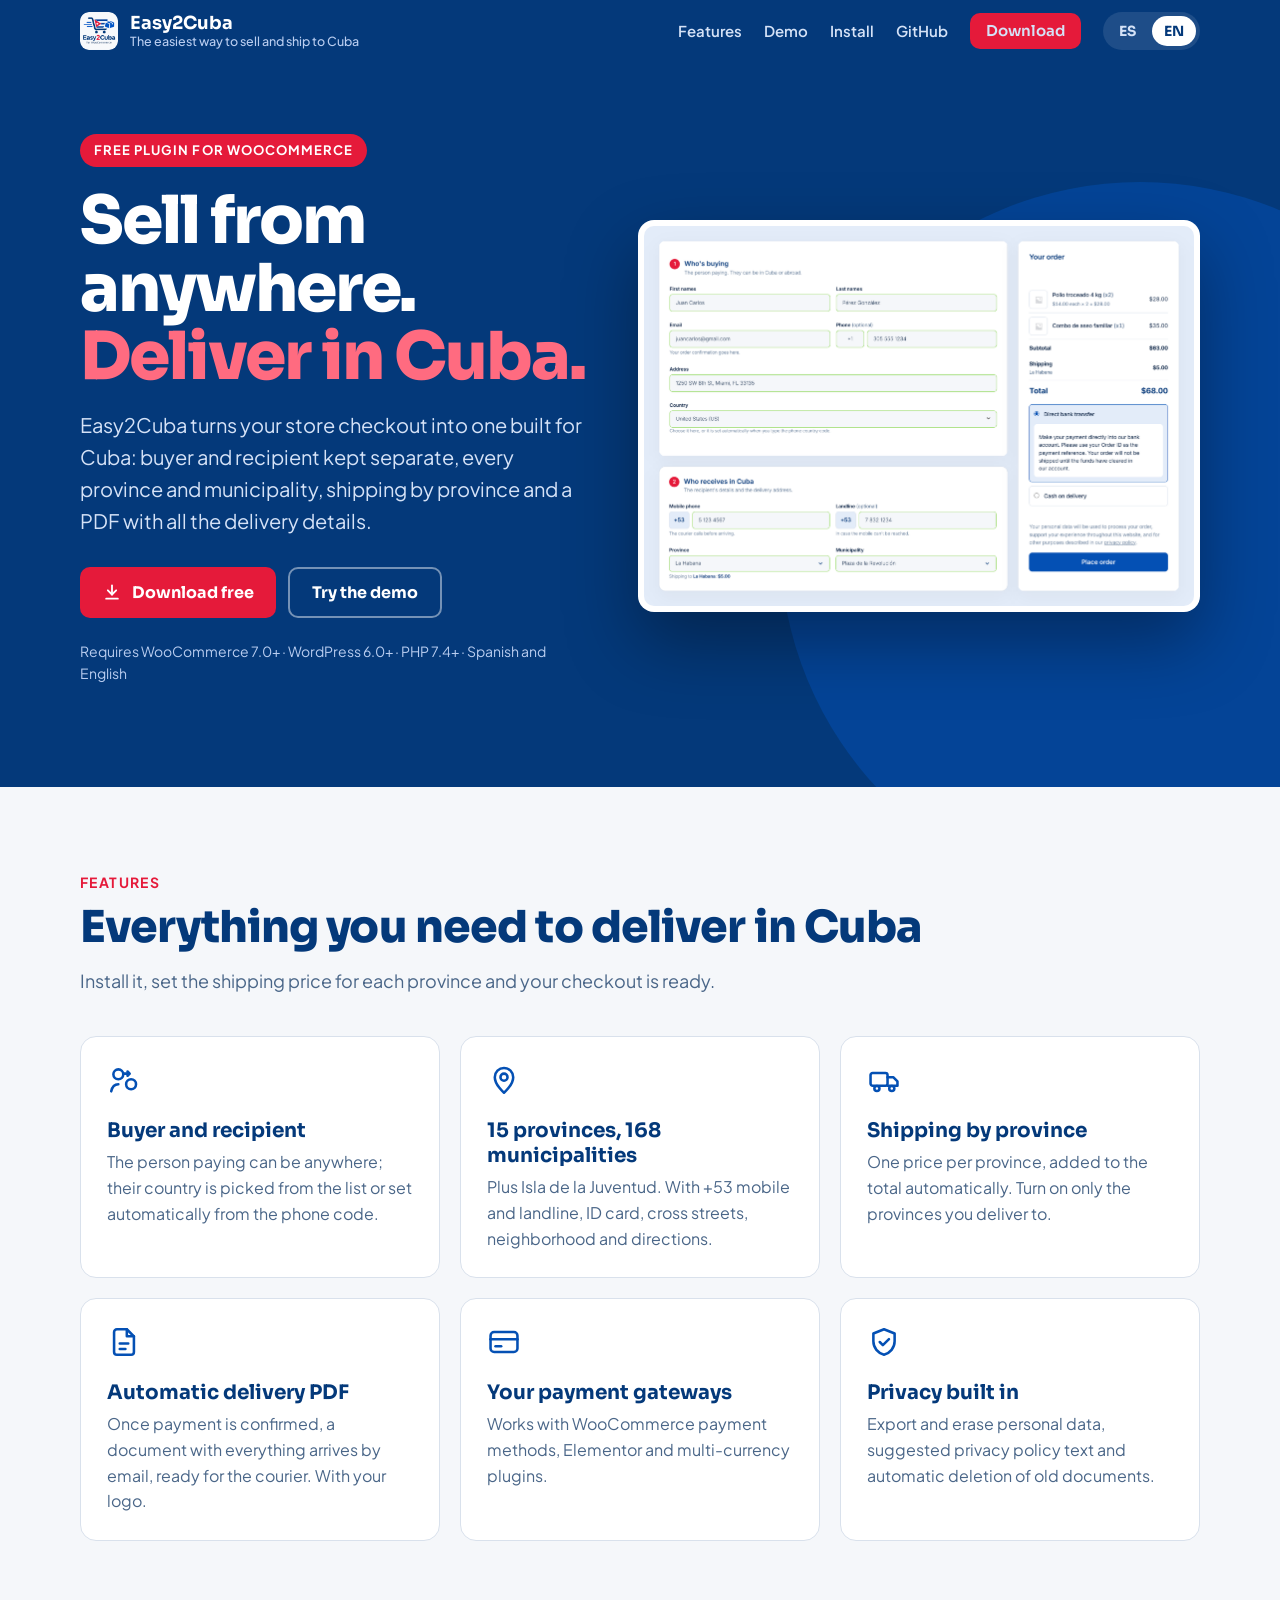
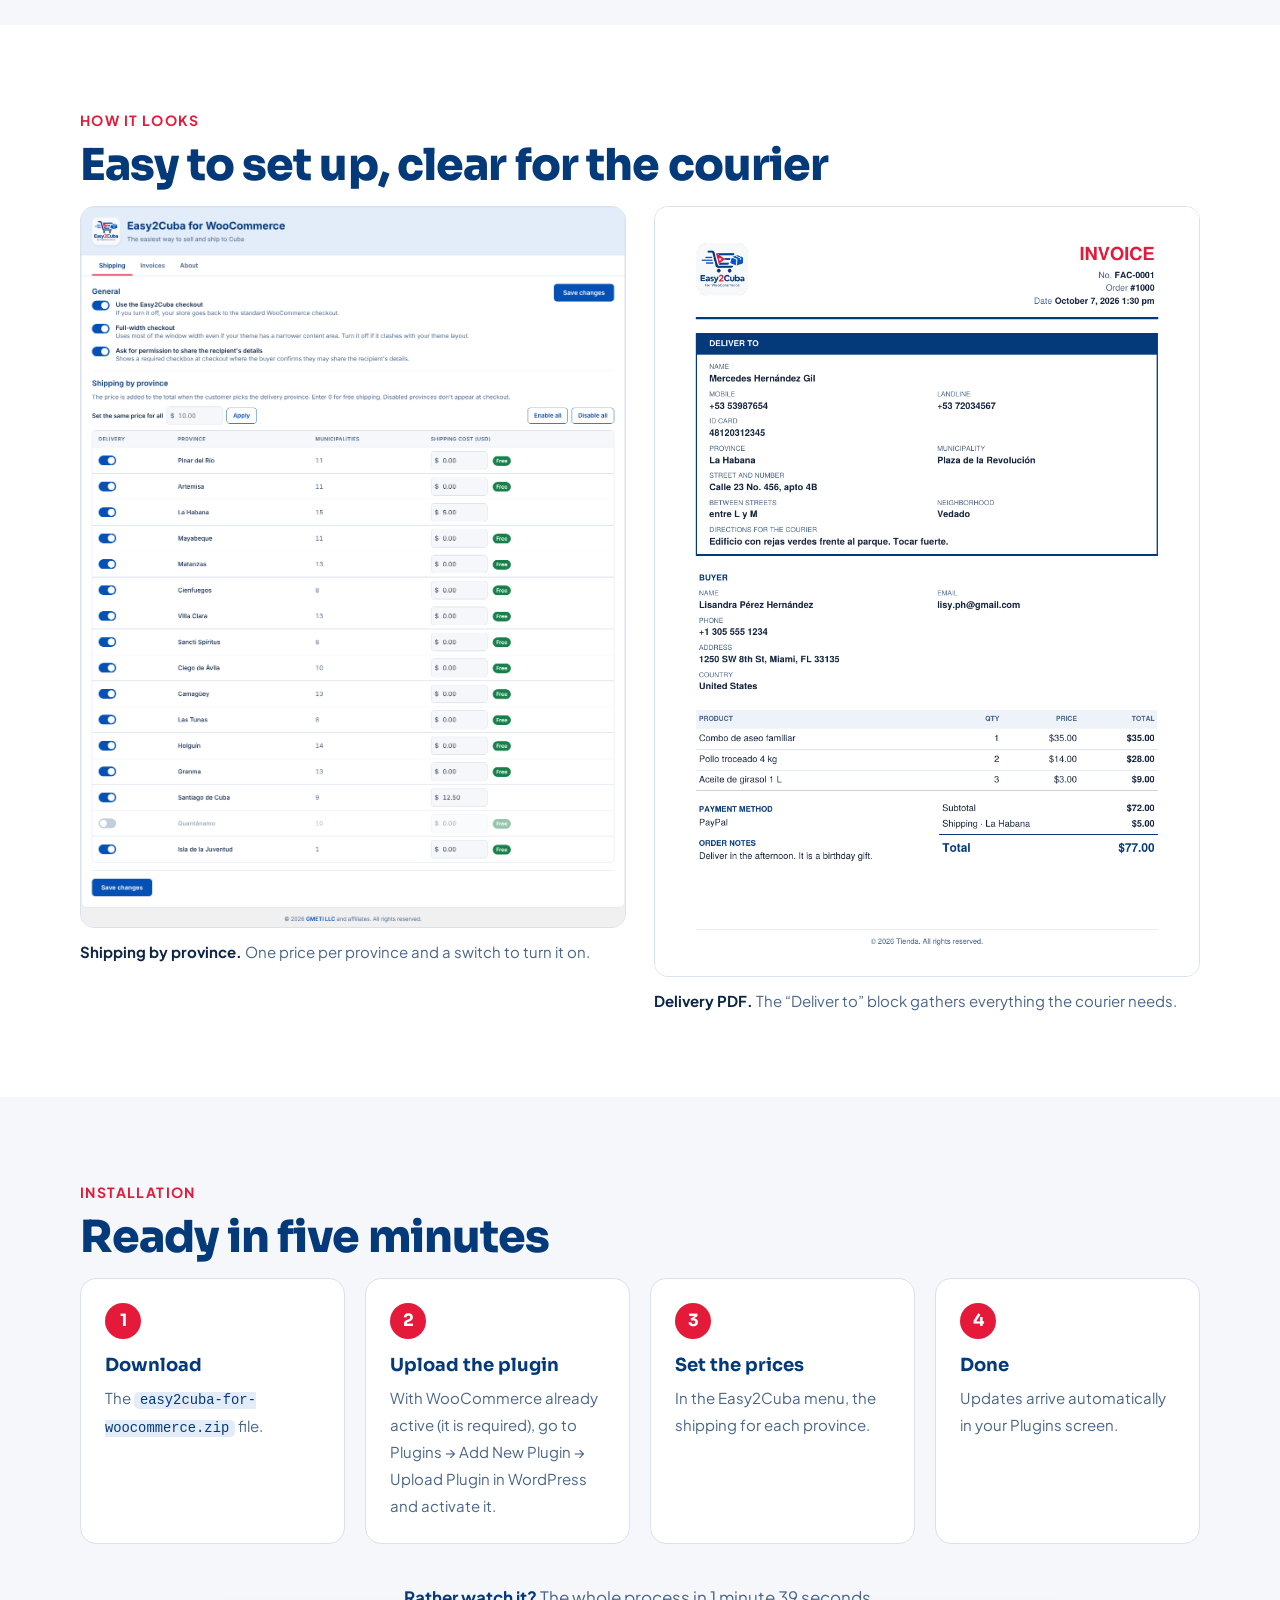
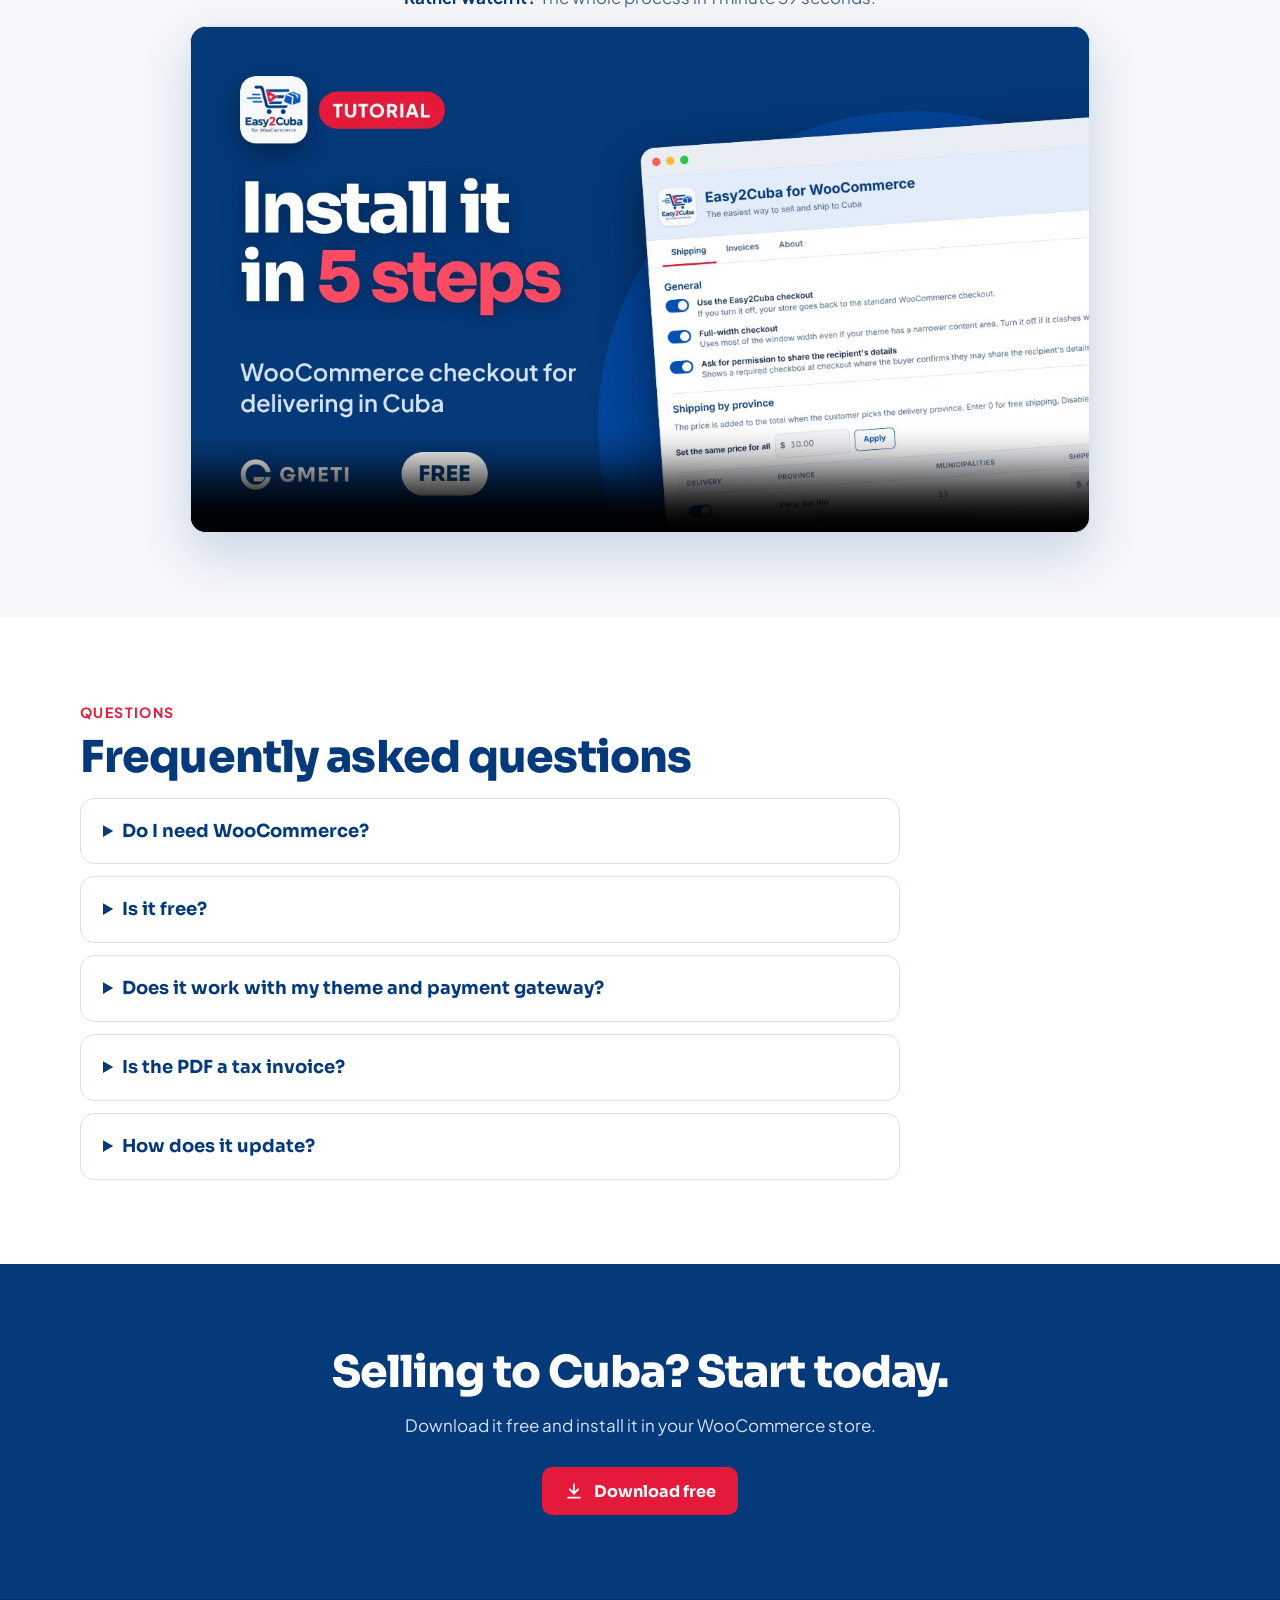
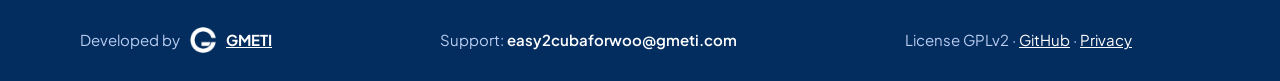
==== commit deb263d3: "Web: menú ☰ de tableta y móvil como el de gmeti.com Panel compacto de cristal a la derecha, justo de" ====
--- a/docs/index.html
+++ b/docs/index.html
@@ -45,20 +45,42 @@
 /* Barra superior */
 .top { background: var(--navy); color: var(--white); position: sticky; top: 0; z-index: 10; }
 .top .wrap { display: flex; align-items: center; justify-content: space-between; gap: 16px; padding-block: 12px; }
-.brand { display: flex; align-items: center; gap: 12px; color: var(--white); text-decoration: none; font-family: var(--display); font-weight: 700; font-size: 18px; }
+.brand { display: flex; flex: 0 1 auto; align-items: center; gap: 12px; color: var(--white); text-decoration: none; font-family: var(--display); font-weight: 700; font-size: 18px; min-width: 0; }
+.brand img { flex: none; }
 .brand img { width: 38px; height: 38px; border-radius: 9px; }
 .brand-txt { display: flex; flex-direction: column; line-height: 1.15; min-width: 0; }
-.brand-tag { font-family: var(--body); font-weight: 500; font-size: 12.5px; color: #b9cdf0; white-space: nowrap; }
-@media (max-width: 420px) { .brand-tag { font-size: 11px; white-space: normal; } }
-.nav { display: flex; align-items: center; gap: 22px; }
+.brand-tag { font-family: var(--body); font-weight: 500; font-size: 12.5px; color: #b9cdf0; white-space: nowrap; overflow: hidden; text-overflow: ellipsis; }
+@media (max-width: 640px) { .brand-tag { font-size: 11.5px; white-space: normal; line-height: 1.3; } }
+.nav { display: flex; flex: none; align-items: center; gap: 22px; }
 .nav a { color: #d5e2f7; text-decoration: none; font-weight: 600; font-size: 15px; }
 .nav a:hover { color: var(--white); }
-@media (max-width: 720px) { .nav .hide-sm { display: none; } }
+.nav-links { display: flex; align-items: center; gap: 22px; }
+.nav-links .only-menu { display: none; }
+/* Botón ☰ como en gmeti.com: tres rayas que se convierten en ✕ */
+.menu-btn { display: none; position: relative; flex: none; width: 44px; height: 44px; padding: 0; border: 1px solid rgba(255,255,255,.22); border-radius: 10px; background: transparent; cursor: pointer; }
+.menu-btn span { position: absolute; left: 12px; right: 12px; height: 2px; border-radius: 2px; background: var(--white); transition: transform .3s cubic-bezier(.2, .7, .1, 1), opacity .2s, top .3s cubic-bezier(.2, .7, .1, 1); }
+.menu-btn span:nth-child(1) { top: 14px; } .menu-btn span:nth-child(2) { top: 20px; } .menu-btn span:nth-child(3) { top: 26px; }
+.menu-open .menu-btn span:nth-child(1) { top: 20px; transform: rotate(45deg); }
+.menu-open .menu-btn span:nth-child(2) { opacity: 0; }
+.menu-open .menu-btn span:nth-child(3) { top: 20px; transform: rotate(-45deg); }
+.menu-btn:focus-visible { outline: 3px solid var(--red); outline-offset: 2px; }
+/* Tableta y móvil: menú compacto de cristal a la derecha, justo debajo de la barra (como gmeti.com) */
+@media (max-width: 1060px) {
+	.menu-btn { display: block; }
+	.nav-links { display: none; position: fixed; top: calc(var(--nav-bottom, 66px) + 8px); right: max(12px, calc((100% - 1120px) / 2)); z-index: 60; flex-direction: column; align-items: stretch; gap: 0; width: max-content; min-width: 220px; max-width: calc(100vw - 24px); max-height: calc(100svh - var(--nav-bottom, 66px) - 24px); overflow-y: auto; padding: 6px; border-radius: 18px; background: rgba(255,255,255,.88); -webkit-backdrop-filter: saturate(180%) blur(20px); backdrop-filter: saturate(180%) blur(20px); box-shadow: 0 0 0 .5px rgba(15,23,42,.1), 0 18px 50px -12px rgba(15,23,42,.3); transform-origin: top right; animation: mnavIn .4s cubic-bezier(.2, 1.2, .3, 1); }
+	.menu-open .nav-links { display: flex; }
+	.nav-links a { position: relative; display: block; padding: 11px 16px; border-radius: 12px; font-family: var(--body); font-size: 17px; font-weight: 500; line-height: 1.3; letter-spacing: -.01em; color: var(--ink); transition: background .15s; }
+	.nav-links a + a::before { content: ""; position: absolute; top: 0; left: 16px; right: 16px; border-top: .5px solid rgba(60,60,67,.2); }
+	.nav-links a:hover, .nav-links a:active { color: var(--ink); background: rgba(120,120,128,.14); }
+}
+@keyframes mnavIn { from { opacity: 0; transform: scale(.85) translateY(-10px); } }
+@media (prefers-reduced-motion: reduce) { .nav-links, .menu-btn span { animation: none !important; transition: none !important; } }
+@media (max-width: 640px) { .nav .nav-dl { display: none; } .nav-links .only-menu { display: block; font-weight: 600; color: var(--red); } .top .wrap { padding-block: 10px; } }
 .lang { display: flex; gap: 4px; background: rgba(255,255,255,.1); border-radius: 999px; padding: 4px; flex: none; }
 .lang button { border: 0; background: transparent; color: #d5e2f7; font: 700 14px var(--display); padding: 6px 12px; border-radius: 999px; cursor: pointer; }
 .lang button[aria-pressed="true"] { background: var(--white); color: var(--navy); }
 .lang button:focus-visible { outline: 3px solid var(--red); outline-offset: 2px; }
-@media (max-width: 420px) { .nav { gap: 10px; } .lang button { padding: 6px 9px; font-size: 13px; } }
+@media (max-width: 420px) { .nav { gap: 8px; } .lang button { padding: 6px 10px; font-size: 13px; } .brand { gap: 10px; } .brand img { width: 34px; height: 34px; } }
 
 /* Botones */
 .btn { display: inline-flex; align-items: center; gap: 10px; padding: 14px 22px; border-radius: 10px; font-family: var(--display); font-weight: 700; font-size: 16px; text-decoration: none; line-height: 1.2; }
@@ -155,12 +177,16 @@
 	<div class="wrap">
 		<a class="brand" href="#"><img src="img/logo.png" alt=""><span class="brand-txt"><span class="brand-name">Easy2Cuba</span><span class="brand-tag" data-en="The easiest way to sell and ship to Cuba">La forma más fácil de vender y enviar a Cuba</span></span></a>
 		<nav class="nav" aria-label="Principal" data-en-aria="Main">
-			<a class="hide-sm" href="#funciones" data-en="Features">Funciones</a>
-			<a class="hide-sm" href="demo/">Demo</a>
-			<a class="hide-sm" href="#instalar" data-en="Install">Instalación</a>
-			<a class="hide-sm" href="https://github.com/wpdesigndev/easy2cuba-for-woocommerce">GitHub</a>
-			<a class="btn btn-red btn-sm" href="https://github.com/wpdesigndev/easy2cuba-for-woocommerce/releases/latest/download/easy2cuba-for-woocommerce.zip" data-en="Download">Descargar</a>
+			<div class="nav-links" id="nav-links">
+				<a href="#funciones" data-en="Features">Funciones</a>
+				<a href="demo/">Demo</a>
+				<a href="#instalar" data-en="Install">Instalación</a>
+				<a href="https://github.com/wpdesigndev/easy2cuba-for-woocommerce">GitHub</a>
+				<a class="only-menu" href="https://github.com/wpdesigndev/easy2cuba-for-woocommerce/releases/latest/download/easy2cuba-for-woocommerce.zip" data-en="Download free">Descargar gratis</a>
+			</div>
+			<a class="btn btn-red btn-sm nav-dl" href="https://github.com/wpdesigndev/easy2cuba-for-woocommerce/releases/latest/download/easy2cuba-for-woocommerce.zip" data-en="Download">Descargar</a>
 			<div class="lang" role="group" aria-label="Idioma / Language"><button type="button" id="b-es" aria-pressed="true" lang="es">ES</button><button type="button" id="b-en" aria-pressed="false" lang="en">EN</button></div>
+			<button type="button" class="menu-btn" aria-expanded="false" aria-controls="nav-links" aria-label="Abrir menú" data-en-aria="Open menu"><span></span><span></span><span></span></button>
 		</nav>
 	</div>
 </header>
@@ -330,6 +356,24 @@
 		var reduce = window.matchMedia && window.matchMedia('(prefers-reduced-motion: reduce)').matches;
 		window.scrollTo({ top: 0, behavior: reduce ? 'auto' : 'smooth' });
 	});
+})();
+</script>
+<script>
+(function () {
+	// Menú ☰ en tableta y móvil: se abre justo debajo de la barra, como en gmeti.com
+	var top = document.querySelector('.top'), btn = top.querySelector('.menu-btn'), links = document.getElementById('nav-links');
+	function en() { return document.documentElement.lang === 'en'; }
+	function setMenu(open) {
+		if (open) { document.documentElement.style.setProperty('--nav-bottom', top.getBoundingClientRect().bottom + 'px'); }
+		document.body.classList.toggle('menu-open', open);
+		btn.setAttribute('aria-expanded', String(open));
+		btn.setAttribute('aria-label', open ? (en() ? 'Close menu' : 'Cerrar menú') : (en() ? 'Open menu' : 'Abrir menú'));
+	}
+	btn.addEventListener('click', function () { setMenu(!document.body.classList.contains('menu-open')); });
+	links.addEventListener('click', function (e) { if (e.target.closest('a')) setMenu(false); });
+	document.addEventListener('click', function (e) { if (document.body.classList.contains('menu-open') && !e.target.closest('#nav-links, .menu-btn')) setMenu(false); });
+	document.addEventListener('keydown', function (e) { if (e.key === 'Escape') setMenu(false); });
+	window.matchMedia('(min-width: 1061px)').addEventListener('change', function (e) { if (e.matches) setMenu(false); });
 })();
 </script>
 <script>
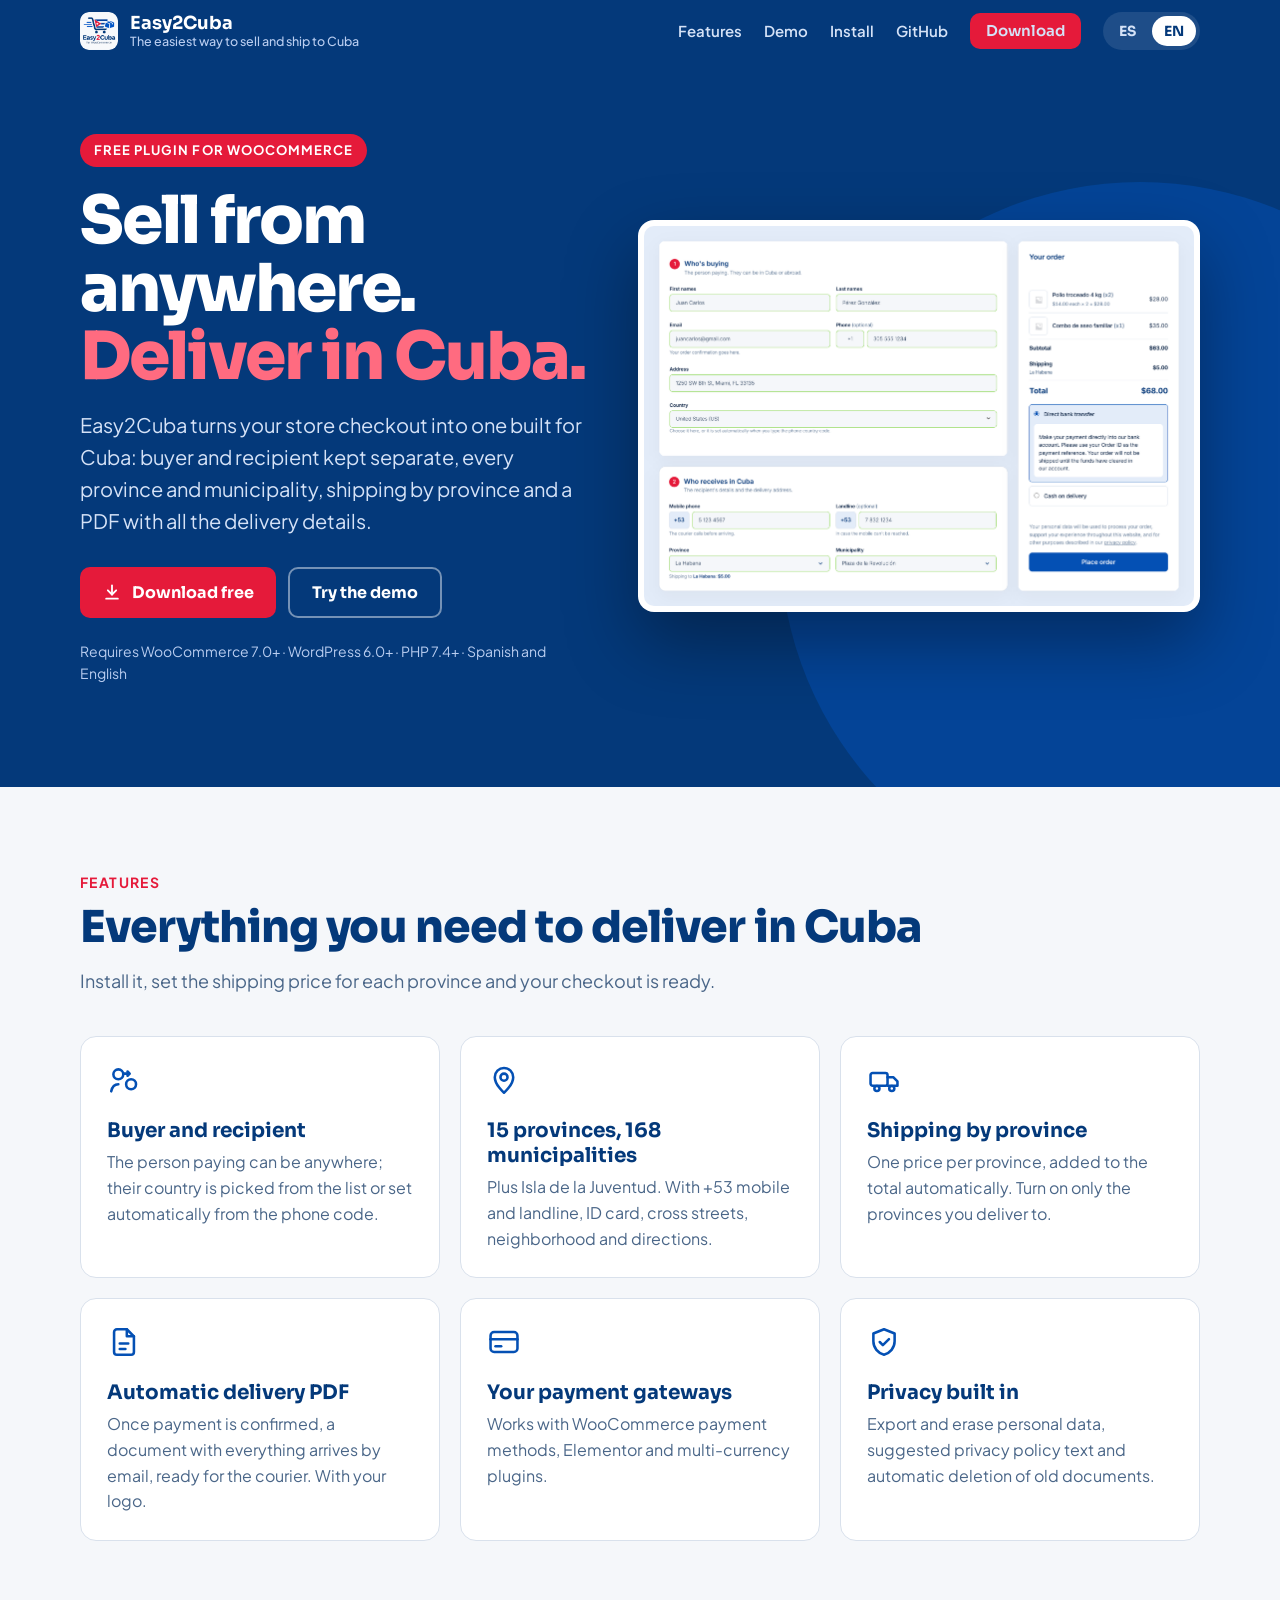
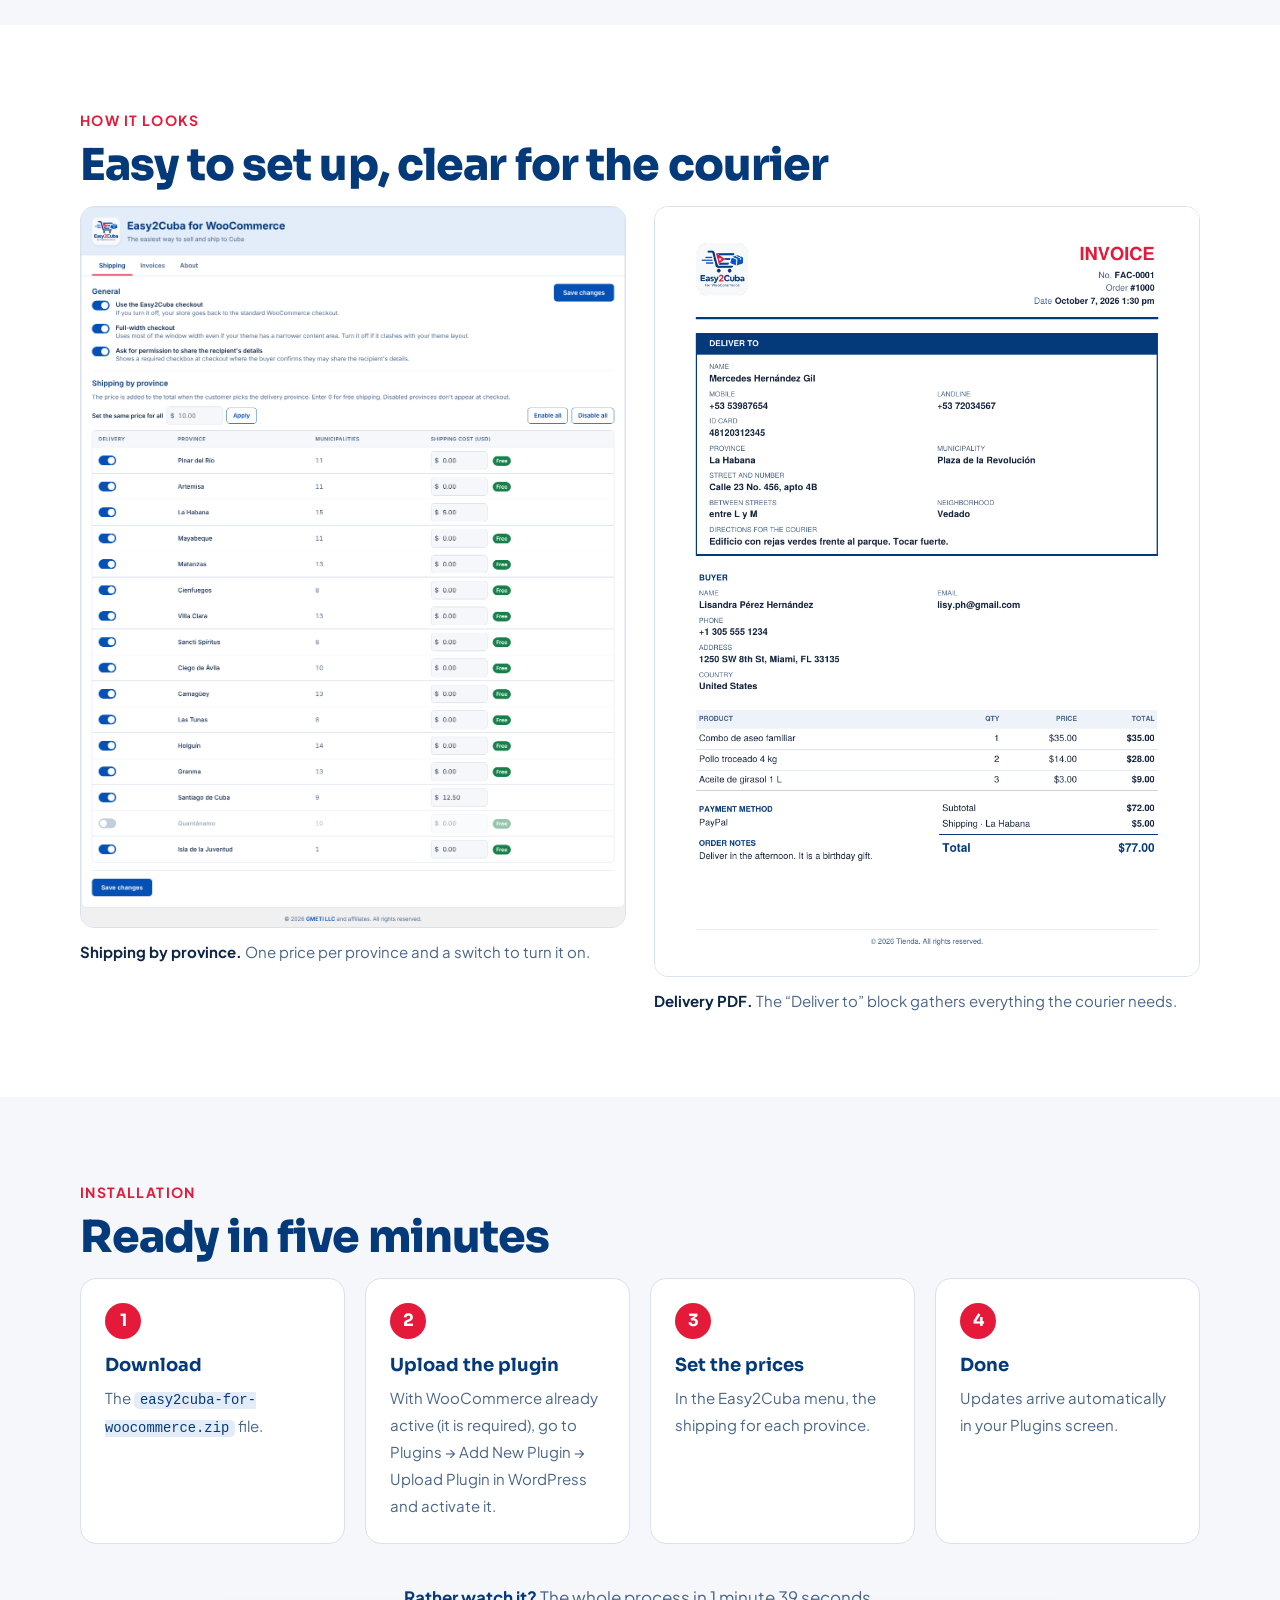
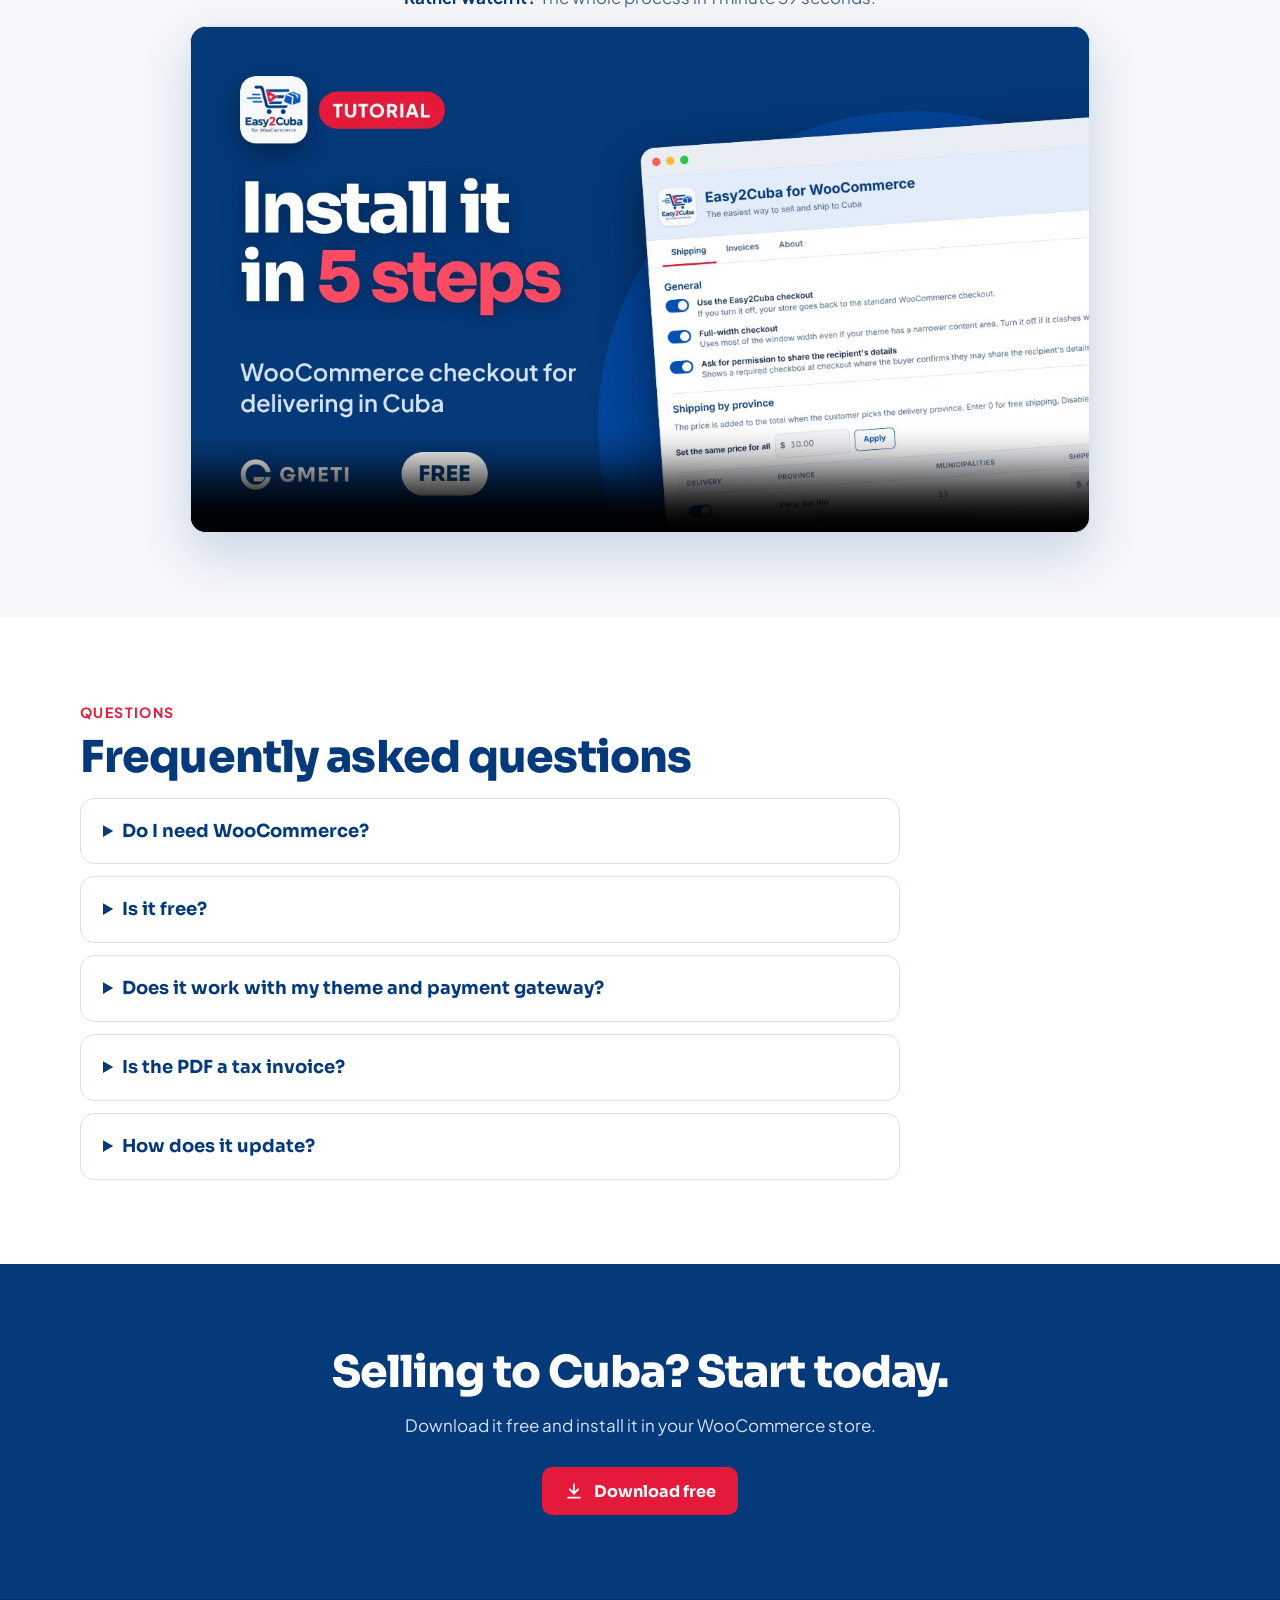
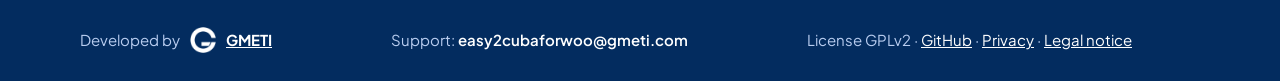
==== commit 999bbc99: "Web: página de aviso legal y privacidad al día - Nueva página docs/legal (ES/EN): titular, licencia " ====
--- a/docs/index.html
+++ b/docs/index.html
@@ -340,7 +340,7 @@
 	<div class="wrap">
 		<div class="by"><span data-en="Developed by">Desarrollado por</span> <img src="img/gmeti-white.png" alt=""><a href="https://gmeti.com" target="_blank" rel="noopener noreferrer"><b>GMETI</b></a></div>
 		<div><span data-en="Support:">Soporte:</span> <span class="mail">easy2cubaforwoo@gmeti.com</span></div>
-		<div><span data-en="License">Licencia</span> GPLv2 · <a href="https://github.com/wpdesigndev/easy2cuba-for-woocommerce">GitHub</a> · <a href="privacidad/" data-en="Privacy">Privacidad</a></div>
+		<div><span data-en="License">Licencia</span> GPLv2 · <a href="https://github.com/wpdesigndev/easy2cuba-for-woocommerce">GitHub</a> · <a href="privacidad/" data-en="Privacy">Privacidad</a> · <a href="legal/" data-en="Legal notice">Aviso legal</a></div>
 	</div>
 </footer>
 
